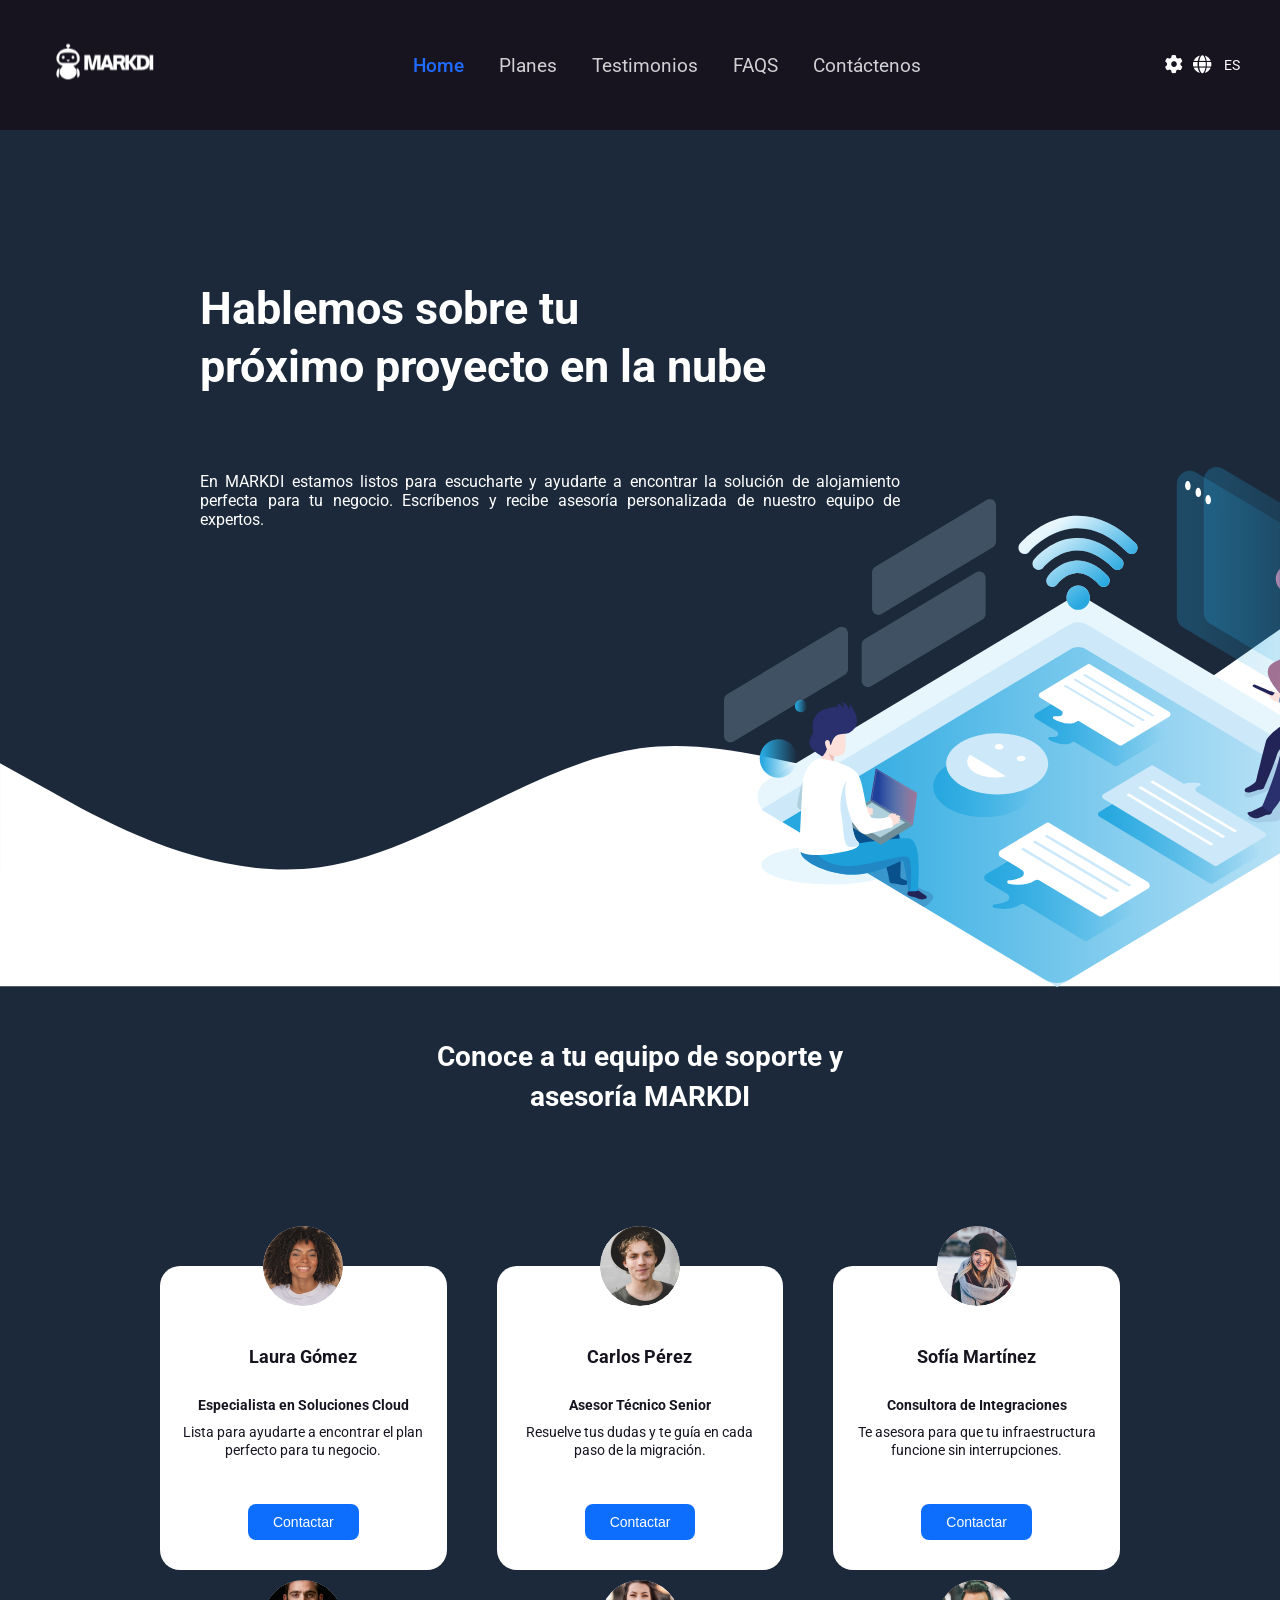
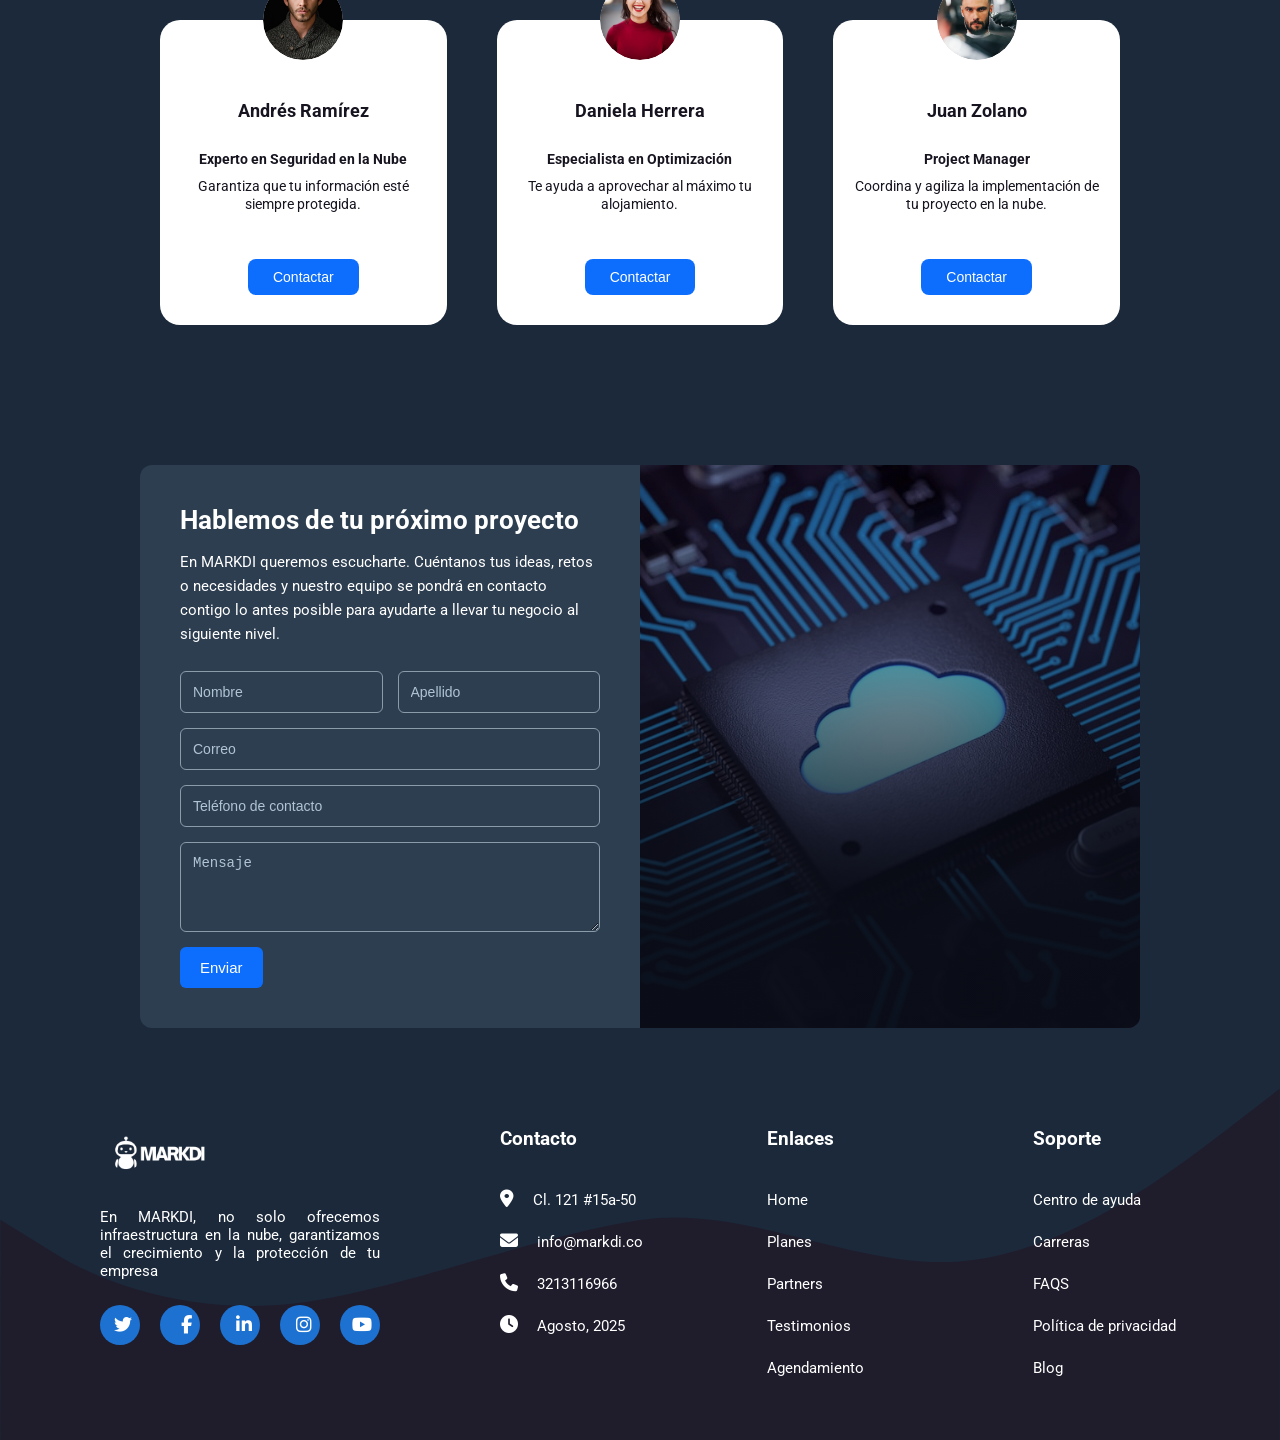
==== pages/contactenos.html @ 3a640d64 "chore: commit inicial - estructura base del proyecto" ====
<!DOCTYPE html>
<html lang="es">
  <head>
    <meta charset="UTF-8" />
    <meta name="viewport" content="width=device-width, initial-scale=1.0" />
    <title>MARKDI</title>
    <link rel="stylesheet" href="https://cdnjs.cloudflare.com/ajax/libs/font-awesome/6.5.0/css/all.min.css"/>
    <link rel="stylesheet" href="../assets/css/style.css" />
  </head>
  <body>

    <!-- Maquetación nanvar-->
    <header class="header">
      <div class="container">
        <div class="logo-area">
          <img id="logoImg" src="../assets/images/logo.svg"  alt="Logo de empresa MARKDI"/>
        </div>
        <nav class="nav">
          <ul>
            <li><a href="../index.html" class="active">Home</a></li>
            <li><a href="../pages/planes.html">Planes</a></li>
            <li><a href="../pages/testimonios.html">Testimonios</a></li>
            <li><a href="../pages/faqs.html">FAQS</a></li>
            <li><a href="../pages/contactenos.html">Contáctenos</a></li>
          </ul>
        </nav>
        <div class="acciones">
          <i class="fas fa-cog"></i>
          <i class="fas fa-globe"></i>
          <span class="idioma">ES</span>
        </div>
      </div>
    </header>


    <!-- Maquetación del hero-->
    <section class="hero-planes" aria-labelledby="titulo-planes">
      <div class="contenedor-hero">
        <div class="contenido-texto">
          <h1 id="titulo-planes">Hablemos sobre tu <br />próximo proyecto en la nube</h1>
          <br /><br /><br /><br />
          <p>
            En MARKDI estamos listos para escucharte y ayudarte a encontrar la
            solución de alojamiento perfecta para tu negocio. Escríbenos y
            recibe asesoría personalizada de nuestro equipo de expertos.
          </p>
        </div>
        <figure class="contenedor-imagen">
          <img src="../assets/images/curva_header.svg" alt="imagen decorativa de curva" class="curva-fondo" aria-hidden="true"/>
          <img src="../assets/images/hero_contactenos.svg" alt="Imagen de planes" class="imagen-principal"/>
        </figure>
      </div>
    </section>

    <!-- Maquetación del equipo de contacto-->
    <section class="contactenos-seccion">
      <div class="contactenos-encabezado">
        <h2>Conoce a tu equipo de soporte y<br />asesoría MARKDI</h2>
      </div>

      <!-- Maquetación de asesores -->
      <div class="contactenos-grid">
        <article class="contactenos-tarjeta">
          <img src="../assets/images/Laura_gomez.svg" alt="Laura Gómez" class="contactenos-foto"/>
          <h3>Laura Gómez</h3>
          <p class="contactenos-cargo">Especialista en Soluciones Cloud</p>
          <p class="contactenos-descripcion">Lista para ayudarte a encontrar el plan perfecto para tu negocio.</p>
          <button class="contactenos-boton">Contactar</button>
        </article>


        <article class="contactenos-tarjeta">
          <img src="../assets/images/Carlos_perez.svg" alt="Carlos Pérez" class="contactenos-foto"/>
          <h3>Carlos Pérez</h3>
          <p class="contactenos-cargo">Asesor Técnico Senior</p>
          <p class="contactenos-descripcion">Resuelve tus dudas y te guía en cada paso de la migración.</p>
          <button class="contactenos-boton">Contactar</button>
        </article>

        
        <article class="contactenos-tarjeta">
          <img src="../assets/images/Sofia_martinez.svg" alt="Sofía Martínez" class="contactenos-foto"/>
          <h3>Sofía Martínez</h3>
          <p class="contactenos-cargo">Consultora de Integraciones</p>
          <p class="contactenos-descripcion">Te asesora para que tu infraestructura funcione sin interrupciones.</p>
          <button class="contactenos-boton">Contactar</button>
        </article>

       
        <article class="contactenos-tarjeta">
          <img src="../assets/images/Andres_ramirez.svg" alt="Andrés Ramírez" class="contactenos-foto"/>
          <h3>Andrés Ramírez</h3>
          <p class="contactenos-cargo">Experto en Seguridad en la Nube</p>
          <p class="contactenos-descripcion">Garantiza que tu información esté siempre protegida.</p>
          <button class="contactenos-boton">Contactar</button>
        </article>

       
        <article class="contactenos-tarjeta">
          <img src="../assets/images/Daniela_herrera.svg" alt="Daniela Herrera" class="contactenos-foto"/>
          <h3>Daniela Herrera</h3>
          <p class="contactenos-cargo">Especialista en Optimización</p>
          <p class="contactenos-descripcion">Te ayuda a aprovechar al máximo tu alojamiento.</p>
          <button class="contactenos-boton">Contactar</button>
        </article>

      
        <article class="contactenos-tarjeta">
          <img src="../assets/images/Juan_zolano.svg" alt="Juan Zolano" class="contactenos-foto"/>
          <h3>Juan Zolano</h3>
          <p class="contactenos-cargo">Project Manager</p>
          <p class="contactenos-descripcion">Coordina y agiliza la implementación de tu proyecto en la nube.</p>
          <button class="contactenos-boton">Contactar</button>
        </article>
      </div>
    </section>

    <!-- Maquetación formulario  de contacto-->
    <section class="formulario-contacto-seccion">
      <div class="formulario-contacto-contenedor">

        <!-- Maquetación columna izquierda del formulario -->
        <div class="formulario-contacto-izquierda">
          <header class="formulario-contacto-encabezado">
            <h2>Hablemos de tu próximo proyecto</h2>
            <p>
              En MARKDI queremos escucharte. Cuéntanos tus ideas, retos o
              necesidades y nuestro equipo se pondrá en contacto contigo lo
              antes posible para ayudarte a llevar tu negocio al siguiente
              nivel.
            </p>
          </header>

        <form class="formulario-contacto-formulario" action="#" method="POST">
            <div class="formulario-contacto-doble">
              <input type="text" name="nombre" placeholder="Nombre" required />
              <input type="text" name="apellido" placeholder="Apellido" required/>
            </div>
            <input type="email" name="correo" placeholder="Correo" required />
            <input type="tel" name="telefono" placeholder="Teléfono de contacto" required/>
            <textarea name="mensaje" rows="4" placeholder="Mensaje" required></textarea>

            <button type="submit" class="formulario-contacto-boton">Enviar</button>
        </form>
        </div>

        <!-- Maquetación columna derecha del formulario -->
        <div class="formulario-contacto-derecha">
          <img src="../assets/images/Form.svg" alt="Tecnología en la nube"/>
        </div>
      </div>
    </section>

    <!-- Maquetación del footer-->
<footer class="footer">
    <div class="footer-bg">
        <img src="../assets/images/curva_footer.svg" alt="Curva Footer">
    </div>

    <div class="footer-content">
        <!-- Maquetación de columna 1 del footer-->
        <div class="footer-col logo-col">
            <img src="../assets/images/logo.svg" alt="MARKDI" class="footer-logo">
            <p>En MARKDI, no solo ofrecemos infraestructura en la nube, garantizamos el crecimiento y la protección de tu empresa</p>
            <div class="social-icons">
                <a href="#"><i class="fab fa-twitter"></i></a>
                <a href="#"><i class="fab fa-facebook-f"></i></a>
                <a href="#"><i class="fab fa-linkedin-in"></i></a>
                <a href="#"><i class="fab fa-instagram"></i></a>
                <a href="#"><i class="fab fa-youtube"></i></a>
            </div>
        </div>

        <!-- Maquetación de columna 2 del footer-->
        <div class="footer-col">
            <h3>Contacto</h3>
            <p><i class="fas fa-map-marker-alt"></i> Cl. 121 #15a-50</p>
            <p><i class="fas fa-envelope"></i> info@markdi.co</p>
            <p><i class="fas fa-phone"></i> 3213116966</p>
            <p><i class="fas fa-clock"></i> Agosto, 2025</p>
        </div>

        <!-- Maquetación de columna 3 del footer-->
        <div class="footer-col">
            <h3>Enlaces</h3>
            <ul>
                <li><a href="#">Home</a></li>
                <li><a href="#">Planes</a></li>
                <li><a href="#">Partners</a></li>
                <li><a href="#">Testimonios</a></li>
                <li><a href="#">Agendamiento</a></li>
            </ul>
        </div>

        <!-- Maquetación de columna 4 del footer-->
        <div class="footer-col">
            <h3>Soporte</h3>
            <ul>
                <li><a href="#">Centro de ayuda</a></li>
                <li><a href="#">Carreras</a></li>
                <li><a href="#">FAQS</a></li>
                <li><a href="#">Política de privacidad</a></li>
                <li><a href="#">Blog</a></li>
            </ul>
        </div>
    </div>
</footer> 
</body>
</html>
---- assets/css/style.css ----
@import url('https://fonts.googleapis.com/css2?family=Roboto:ital,wght@0,100..900;1,100..900&display=swap');

/* Reset básico */
* {
  margin: 0;
  padding: 0;
  box-sizing: border-box;
}

body {
  font-family: "Roboto", sans-serif;
  background-color: #1B293B;
  color: #fff;
}

.container {
  max-width: 1200px;
  margin: 0 auto;
  display: flex;
  align-items: center;
  justify-content: space-between;
}

.header {
  background-color: #171420;
}

.logo-area {
  display: flex;
  align-items: center;
  margin-right: auto;
}

.logo-area img {
  height: 130px;
  width: 130px;
  cursor: pointer;
  transition: 0.3s;
  margin-right: auto; 
}


.nav ul {
  display: flex;
  gap: 35px;
  list-style: none;
}

.nav a {
  text-decoration: none;
  color: #ffffffcc;
  font-weight: 400;
  transition: 0.3s;
  font-size: 19px;
}

.nav a:hover,.nav a.active {
  color: #1f6bff;
  font-weight: 500;
}

.acciones {
  margin-left: auto;
  display: flex;
  align-items: center;
  gap: 2px;
}

i {
  color: white;
  font-size: 18px;
  margin-right: 8px;
  cursor: pointer;
}

.idioma {
  font-size: 0.9rem;
  margin-left: 0.2rem;
  color: white;
}
.hero {
  padding: 5rem 2rem;
  background: #1B293B;
  color: white;
}

.hero-content {
  display: flex;
  flex-direction: row;
  align-items: center;
  justify-content: space-between;
  gap: 4rem;
  flex-wrap: wrap;
}

.hero-text {
  flex: 1;
}

.hero-text h1 {
  font-size: 2.8rem;
  line-height: 1.3;
  margin-bottom: 1rem;
}

.hero-text h1 span {
  color: #1f6bff;
}

.hero-text p {
  font-size: 1.1rem;
  color: #ffffffcc;
  margin-bottom: 2rem;
  max-width: 500px;
}

.btn-primary {
  display: inline-block;
  background-color: #1f6bff;
  color: #fff;
  padding: 0.9rem 1.8rem;
  font-weight: 500;
  text-decoration: none;
  transition: 0.3s ease;
  
}

.btn-primary:hover {
  background-color: #fff;
  color: #0b0f1a;
}

.btn-secundary {
  display: inline-block;
  background-color: transparent;
  color: #ffffff;
  border: 1px solid white;
  padding: 0.9rem 1.8rem;
  font-weight: 500;
  text-decoration: none;
  transition: 0.3s ease;
  border-color:#FFFFFF;
}

.btn-secundary:hover {
  background-color: #1958d0;
}

.hero-img {
  flex: 1;
  text-align: center;
}

.hero-img img {
  max-width: 100%;
  height: auto;
  object-fit: contain;
}
.beneficios {
  background-color:#171420;
  padding: 4rem 2rem;
 
}

.beneficios-header {
  flex-direction: column;
  align-items: center;
  text-align: center;
  gap: 1rem;
  display: flex;
  margin-bottom: 3rem;
}

.beneficios-header h2 {
  color: #fff;
  font-size: 2rem;
  font-weight: 600;
}

.beneficios-header p {
  color: #fff;
  max-width: 600px;
  font-size: 1rem;
}

.grid-beneficios {
  display: grid;
  grid-template-columns: repeat(auto-fit, minmax(300px, 1fr));
  gap: 1.5rem;

}
.grid-beneficios .card{
  background-color:#1B293B;
  padding: 1.8rem;
  display: flex;
  flex-direction: column;
  gap: 1rem;
  border: none;
  
}

.grid-beneficios .card i {
    background-color: #fff;     
    color: #1D72D1;              
    font-size: 24px;              
    width: 60px;                  
    height: 60px;                 
    border-radius: 50%;          
    display: flex;                
    align-items: center;          
    justify-content: center;      
    margin-bottom: 15px;           
}

.card i {
  font-size: 1.8rem;
  color: #1f6bff;
}


.card i h3 {
  font-size: 1.1rem;
  font-weight: 600;
}

.card p {
  color: #ffffff;
  font-size: 0.95rem;
  line-height: 1.5;
}

/* Rendimiento */
.rendimiento {
  background-color:#171420;
  padding: 4rem 2rem;
}

.rendimiento-grid {
  display: grid;
  grid-template-columns: 1fr 2fr;
  gap: 3rem;
  align-items: center;
}

.tags {
  display: flex;
  flex-direction: column;
  gap: 15PX;
}

.tag {
  background-color: #11203a;
  color: white;
  display: flex;
  align-items: center;
  gap: 20px;
  background: #0f1c2e;
  padding: 15px;
  border-radius: 5px;
  color: rgb(255, 255, 255);
  font-size: 18px;

}

rendimiento-grid, .tag i {
    background-color: #fff;     
    color: #1D72D1;              
    font-size: 24px;              
    width: 60px;                  
    height: 60px;                 
    border-radius: 50%;          
    display: flex;                
    align-items: center;          
    justify-content: center;      
    margin-bottom: 15px;           
}


.contenido h2 {
  font-size: 1.8rem;
  margin-bottom: 1rem;
  font-weight: 600;
}

.contenido p {
  color: #fff;
  font-size: 1rem;
  line-height: 1.6;
  margin-bottom: 2rem;
}
.clientes-section {
  background-color: #112240;
  padding: 4rem 0;
  text-align: center;
}

.container-clientes {
  max-width: 1200px;
  margin: 0 auto;
  padding: 0 2rem;
}


.clientes-logos {
  max-width: 100%;
  height: auto;
  opacity: 0.8;
  transition: opacity 0.3s ease;
}

.rendimiento .contenido .mini_texto{
  color: #1D72D1;
}

.hero-planes { 
  color: #ffffff;
  
}

.contenedor-hero {
  max-width: auto;
  display: flex;
  align-items: center;
  justify-content: space-between;
  gap: 3rem;
  flex-wrap: wrap;
  margin-top: 150px;
  
}

.contenido-texto {
  flex: 1 1 50%;
  margin-bottom: -10px;
}

.contenido-texto h1 {
  font-size: 2.8rem;
  line-height: 1.3;
  margin-left: 200px;

}


.contenido-texto p {
  font-size: 1rem;
  max-width: 700px;
  margin-left: 200px;
  text-align: justify;

}

.contenedor-imagen {
  flex: 1 1 50%;
  position: relative;
  display: flex;
  align-items: flex-end; /* alinea elementos al fondo */
  justify-content: center;
}

.curva-fondo {
  position: absolute;
  bottom: 0;
  left: 0;
  width: 100%;
  height: auto;
  z-index: 0;
}

.imagen-principal {
  max-width: 80%;
  height: auto;
  z-index: 1;
  transform: translatex(420px);

}

figure{
  margin-top: -100px;
}

/* Estilos generales del contenedor */
.Container-general{
  background-color: #171420;

}

.carrusel {
    position: relative;
    width: 100%;
    max-width: 1200px;
    height: 1600px;
    margin: auto;
    display: flex;
    align-items: center;
    justify-content: center;
    margin-bottom: 100px;
   
 
} 

/* Estilo base de las tarjetas */
.tarjeta {
    width: 350px;
    background: white;
    border-radius: 15px;
    padding: 20px;
    position: absolute;
    transition: all 0.3s ease-in-out;
    text-align: center;
    margin-top: 150px;
}

/* Estilo del título y párrafo */
.tarjeta h3 {
    margin-bottom: 40px;
    font-size: 1.2rem;
    color: #1D72D1;
}

.tarjeta p {
    font-size: 0.9rem;
    color: #1B293B;
}

/* 📷 Imagen del servidor */
.tarjeta img {
    width: auto;
    margin: 15px 0;
}

/* ✅ Lista de características */
.tarjeta ul {
    list-style: none;
    padding: 0;
    margin: 15px 0;
    text-align: left;
}

.tarjeta li {
    font-size: 0.9rem;
    color: #007bff;
    margin: 5px 0;
}

.tarjeta i {
    color: #007bff;
    margin-right: 5px;
}

/* 💰 Precios */
.precio {
    margin: 10px 0;
}

.precio .descuento {
    display: block;
    font-size: 0.8rem;
    color: #888;
    text-decoration: line-through;
}

.precio .valor {
    font-size: 1.4rem;
    color: #007bff;
    font-weight: bold;
}

/* 🔵 Botón */
.tarjeta button {
    background: #007bff;
    color: white;
    border: none;
    padding: 8px 15px;
    border-radius: 5px;
    cursor: pointer;
}

.tarjeta button:hover {
    background: #0056b3;
}

/* 📍 Posiciones de las tarjetas para simular el carrusel */
.tarjeta-central {
    transform: scale(1.1);
    z-index: 5;
}

.tarjeta-izq-1 {
    left: 20%;
    transform: scale(0.95);
    z-index: 4;
}

.tarjeta-izq-2 {
    left: 5%;
    transform: scale(0.85);
    z-index: 3;
    opacity: 0.7;
}

.tarjeta-der-1 {
    right: 20%;
    transform: scale(0.95);
    z-index: 4;
}

.tarjeta-der-2 {
    right: 5%;
    transform: scale(0.85);
    z-index: 3;
    opacity: 0.7;
}

.recomendaciones-container {
    display: grid;
    grid-template-columns: repeat(2, 1fr);
    gap: 30px 40px;
    max-width: 900px;
    margin: 0 auto;
    padding: 40px 0;
    margin-top: -100px;
}

/* Estilo general de cada tarjeta */
.recomendacion-card {
    background: #fff;
    width: 450px;
    height: 300px;
    border-radius: 16px;
    padding: 24px;
    box-shadow: 0 6px 16px rgba(65, 95, 214, 0.15); /* sombra azul */
    display: flex;
    flex-direction: column;
    justify-content: space-between;
}

/* Íconos delicados */
.recomendacion-icon i {
    font-size: 28px;
    color: #171420;
    margin-bottom: 16px;
}

/* Título */
.recomendacion-titulo {
    font-size: 1.1rem;
    font-weight: 700;
    margin-bottom: 10px;
    color: #171420;
}

/* Texto */
.recomendacion-texto {
    font-size: 0.95rem;
    color: #171420;
    margin-bottom: 30px;
    
}

/* Botón */
.recomendacion-boton {
    background: #007bff;
    width: 400px;
    color: #fff;
    border: none;
    border-radius: 8px;
    padding: 10px 10px;
    font-size: 0.95rem;
    font-weight: 500;
    align-self: flex-start;
}

.recomendacion-boton:hover {
    background: #1B293B;
}

/* Posición escalonada */
.card-escalon-der {
    margin-top: 100px;
}

.card-escalon-izq {
    margin-top: -1px;
    margin-bottom: 130px;
}
.testimonios-container {
    max-width: 1200px;
    margin: 0 auto;
}

/* Estilos generales de la sección */
.testimonios-slider {
    background-color: #1B293B;
    padding: 60px 20px;
    color: white;
}


.testimonios-titulo {
    text-align: center;
    font-size: 36PX;
    font-weight: bold;
    margin-bottom: 50px;
}

/* Cards */
.testimonios-cards {
    display: flex;
    gap: 35px;
    justify-content: center;
    flex-wrap: wrap;
    
}

.testimonios-card {
    background-color: #171420;
    padding: 50px;
    flex: 1 1 calc(33% - 20px);
    display: flex;
    flex-direction: column;
    justify-content: space-between;
}


/* Card de texto */
.testimonios-stars i {
    color: #f3b523;
    margin-bottom: 30px;
}

.testimonios-parrafo {
    font-size: 15px;
    line-height: 1.6;
    color: #FFF;
    margin-bottom: 20px;
    line-height: 1.9;
    text-align: justify;
   
}

.testimonios-autor {
    display: flex;
    align-items: center;
    gap: 20px;
}

.testimonios-autor-img {
    width: 45px;
    height: 45px;
    border-radius: 50%;
}

.testimonios-autor-nombre {
    color: #1f6bff;
    line-height: 2;
    font-weight: bold;
    display: block;
}

.testimonios-autor-profesion {
    font-size:15px;
    color:#fff;
}

/* Controles */
.testimonios-controles {
    display: flex;
    justify-content: center;
    align-items: center;
    margin-top: 30px;
    gap: 15px;
}

.testimonios-flecha {
    background: none;
    border: none;
    color: white;
    font-size: 1.2rem;
    cursor: pointer;
}

.testimonios-puntos {
    display: flex;
    gap: 8px;
}

.testimonios-puntos span {
    width: 10px;
    height: 10px;
    background-color: gray;
    border-radius: 50%;
    display: inline-block;
}

.testimonios-puntos .activo {
    background-color: #1f6bff;
}

/* Botón */
.testimonios-boton {
    text-align: center;
    margin-top: 30px;
}

.btn-ver-mas {
    background-color: #1f6bff;
    color: white;
    padding: 12px 30px;
    text-decoration: none;
    display: inline-block;
}

.faqs-section {
    padding: 40px;
    background-color: #171420;
    text-align: center;
}

/* Encabezado */
.faqs-header h2 {
    font-size: 2rem;
    margin-bottom: 30px;
    color: #ffffff;
}

/* Contenedor de tarjetas */
.faqs-container {
    display: flex;
    justify-content: center;
    gap: 20px;
    flex-wrap: wrap;
}

/* Tarjetas */
.faqs-card {
    background: #fff;
    width: 300px;
    height: 230px;
    padding: 20px;
    border-radius: 10px;
    box-shadow: 0 8px 15px rgba(0, 0, 255, 0.3); /* sombra azul abajo */
    display: flex;
    flex-direction: column;
    align-items: center;
    transition: transform 0.2s ease;
    color: #171420;
    text-align: justify;
    
}

.faqs-card:hover {
    transform: translateY(-5px);
}

/* Iconos */
.faqs-icon {
    font-size: 40px;
    color: #1f6bff;
    margin-bottom: 15px;
    margin-top: 20px;
}

/* Títulos */
.faqs-title {
    font-size: 1.2rem;
    margin-bottom: 10px;
}

/* Texto */
.faqs-text {
    font-size: 0.95rem;
    color: #555;
}
/* Sección principal */
.seccion-faqs {
  max-width: 800px;
  margin: 50px auto;
  border-radius: 5px;
  overflow: hidden;
  background-color: transparent;
}

/* Cada item FAQ */
.faq-item {
  border: 1px solid #ffffff; /* línea divisoria azul grisácea */
}

/* Pregunta */
.faq-pregunta {
  display: flex;
  justify-content: space-between;
  align-items: center;
  padding: 15px 20px;
  font-size: 16px;
  color: #cfd9e6;
  cursor: pointer;
  transition: background 0.3s;
}

.faq-pregunta:hover {
  background-color: #1f6bff;
}

/* Icono */
.icono-faq {
  color: #1f6bff;
  font-size: 14px;
}

/* Respuesta */
.faq-respuesta {
  display: none;
  padding: 0 20px 15px 20px;
  font-size: 14px;
  line-height: 1.5;
  color: #171420;
 
}

/* FAQ activo */
.faq-item.activo .faq-respuesta {
  display: block;
  background-color: #fff;
}

.faq-item.activo .faq-pregunta {
  font-weight: bold;
  color: #171420;
  background-color: #fff;
}

/* Encabezado */
.contactenos-encabezado {
  text-align: center;
  color: #ffffff;
  margin: 50px 20px;
}

.contactenos-encabezado h2 {
  font-size: 28px;
  line-height: 1.4;
  margin-bottom: 150px;
}

/* Grid de tarjetas */
.contactenos-grid {
  display: grid;
  grid-template-columns: repeat(auto-fit, minmax(260px, 1fr));
  gap: 50px;
  max-width: 1000px;
  margin: 0 auto 80px;
  padding: 0 20px;
}

/* Tarjeta */
.contactenos-tarjeta {
  background: #ffffff;
  border-radius: 20px;
  text-align: center;
  padding: 70px 20px 30px;
  position: relative;
}

/* Foto circular */
.contactenos-foto {
  width: 80px;
  height: 80px;
  object-fit: cover;
  border-radius: 50%;
  position: absolute;
  top: -40px;
  left: 50%;
  transform: translateX(-50%);
}

/* Nombre */
.contactenos-tarjeta h3 {
  margin-top: 10px;
  margin-bottom: 30px;
  font-size: 18px;
  color: #171420;
}

/* Cargo */
.contactenos-cargo {
  font-size: 14px;
  color: #171420;
  margin-bottom: 10px;
  font-weight: bold;
}

/* Descripción */
.contactenos-descripcion {
  font-size: 14px;
  color: #171420;
  margin-bottom: 40px;
  line-height: 1.3;
}

/* Botón */
.contactenos-boton {
  background-color: #0d6efd;
  color: #ffffff;
  border: none;
  padding: 10px 25px;
  border-radius: 8px;
  font-size: 14px;
  cursor: pointer;
  transition: background 0.3s ease;
  margin-top: 5px;
}

.contactenos-boton:hover {
  background-color: #1B293B;
}
.formulario-contacto-seccion {
  display: flex;
  justify-content: center;
  align-items: center;
  padding: 60px 20px;
}

/* Contenedor con dos columnas */
.formulario-contacto-contenedor {
  display: grid;
  grid-template-columns: 1fr 1fr;
  background-color: #2d3e50; /* Azul grisáceo */
  border-radius: 12px;
  overflow: hidden;
  max-width: 1000px;
  width: 100%;
}

/* Columna izquierda */
.formulario-contacto-izquierda {
  padding: 40px;
  color: #ffffff;
}

.formulario-contacto-encabezado h2 {
  font-size: 26px;
  margin-bottom: 15px;
}

.formulario-contacto-encabezado p {
  font-size: 15px;
  line-height: 1.6;
  margin-bottom: 25px;
}

/* Formulario */
.formulario-contacto-formulario {
  display: flex;
  flex-direction: column;
  gap: 15px;
}

/* Campos dobles (nombre y apellido) */
.formulario-contacto-doble {
  display: flex;
  gap: 15px;
}

.formulario-contacto-doble input {
  flex: 1;
}

/* Inputs y textarea */
.formulario-contacto-formulario input,
.formulario-contacto-formulario textarea {
  background-color: transparent;
  border: 1px solid #8a9baa;
  border-radius: 6px;
  padding: 12px;
  font-size: 14px;
  color: #ffffff;
}

.formulario-contacto-formulario input::placeholder,
.formulario-contacto-formulario textarea::placeholder {
  color: #b0c4d4;
}

/* Botón */
.formulario-contacto-boton {
  background-color: #0d6efd;
  color: #ffffff;
  border: none;
  padding: 12px 20px;
  font-size: 15px;
  border-radius: 6px;
  cursor: pointer;
  transition: background 0.3s ease;
  align-self: flex-start;
}

.formulario-contacto-boton:hover {
  background-color: #0b5ed7;
}

/* Columna derecha (imagen) */
.formulario-contacto-derecha img {
  width: 100%;
  height: 100%;
  object-fit: cover;
}


.footer {
    position: relative;
    overflow: hidden;
}
.footer_planes{
    position: relative;
    overflow: hidden;
    
}
.footer-bg {
    position: absolute;
    top: 0;
    left: 0;
    width: 100%;
    z-index: 0;
}

.footer-bg img {
    width: 100%;
    height: auto;
    display: block;
}


.footer-content {
    position: relative;
    z-index: 1;
    display: flex;
    justify-content: space-between;
    padding: 40px 40px;
    max-width: 1200px;
    margin: 0 auto;
    gap: 80px; 
    text-align: justify;
   
}


.footer-col {
    flex: 1;
    margin: 0 20px;   
}

.footer-col h3 {
    margin-bottom: 40px;
    font-weight: bold;
}


.footer-col p,.footer-col a {
    font-size: 0.95rem;
    color: #fff;
    text-decoration: none;
    margin-bottom: 23px;
}


.footer-col ul {
    list-style: none;
    padding: 0;
}

.footer-col ul li {
     margin-bottom: 23px;
}

.footer-logo {
    width: 120px;
    margin-bottom: 20px;
}

.social-icons {
    display: flex;
    gap: 20px;
    margin-top: 25px;
    
}

.social-icons a {
    background-color: #1D72D1;
    width: 40px;
    height: 40px;
    align-items:center;
    display: flex;
    justify-content:right;
    border-radius: 50%;
    transition: background 0.3s ease, color 0.3s ease;
}

.social-icons a:hover {
    background-color: #1B293B;
}

.footer-col p i {
    margin-right: 15px;
    color: #fff;
    
}
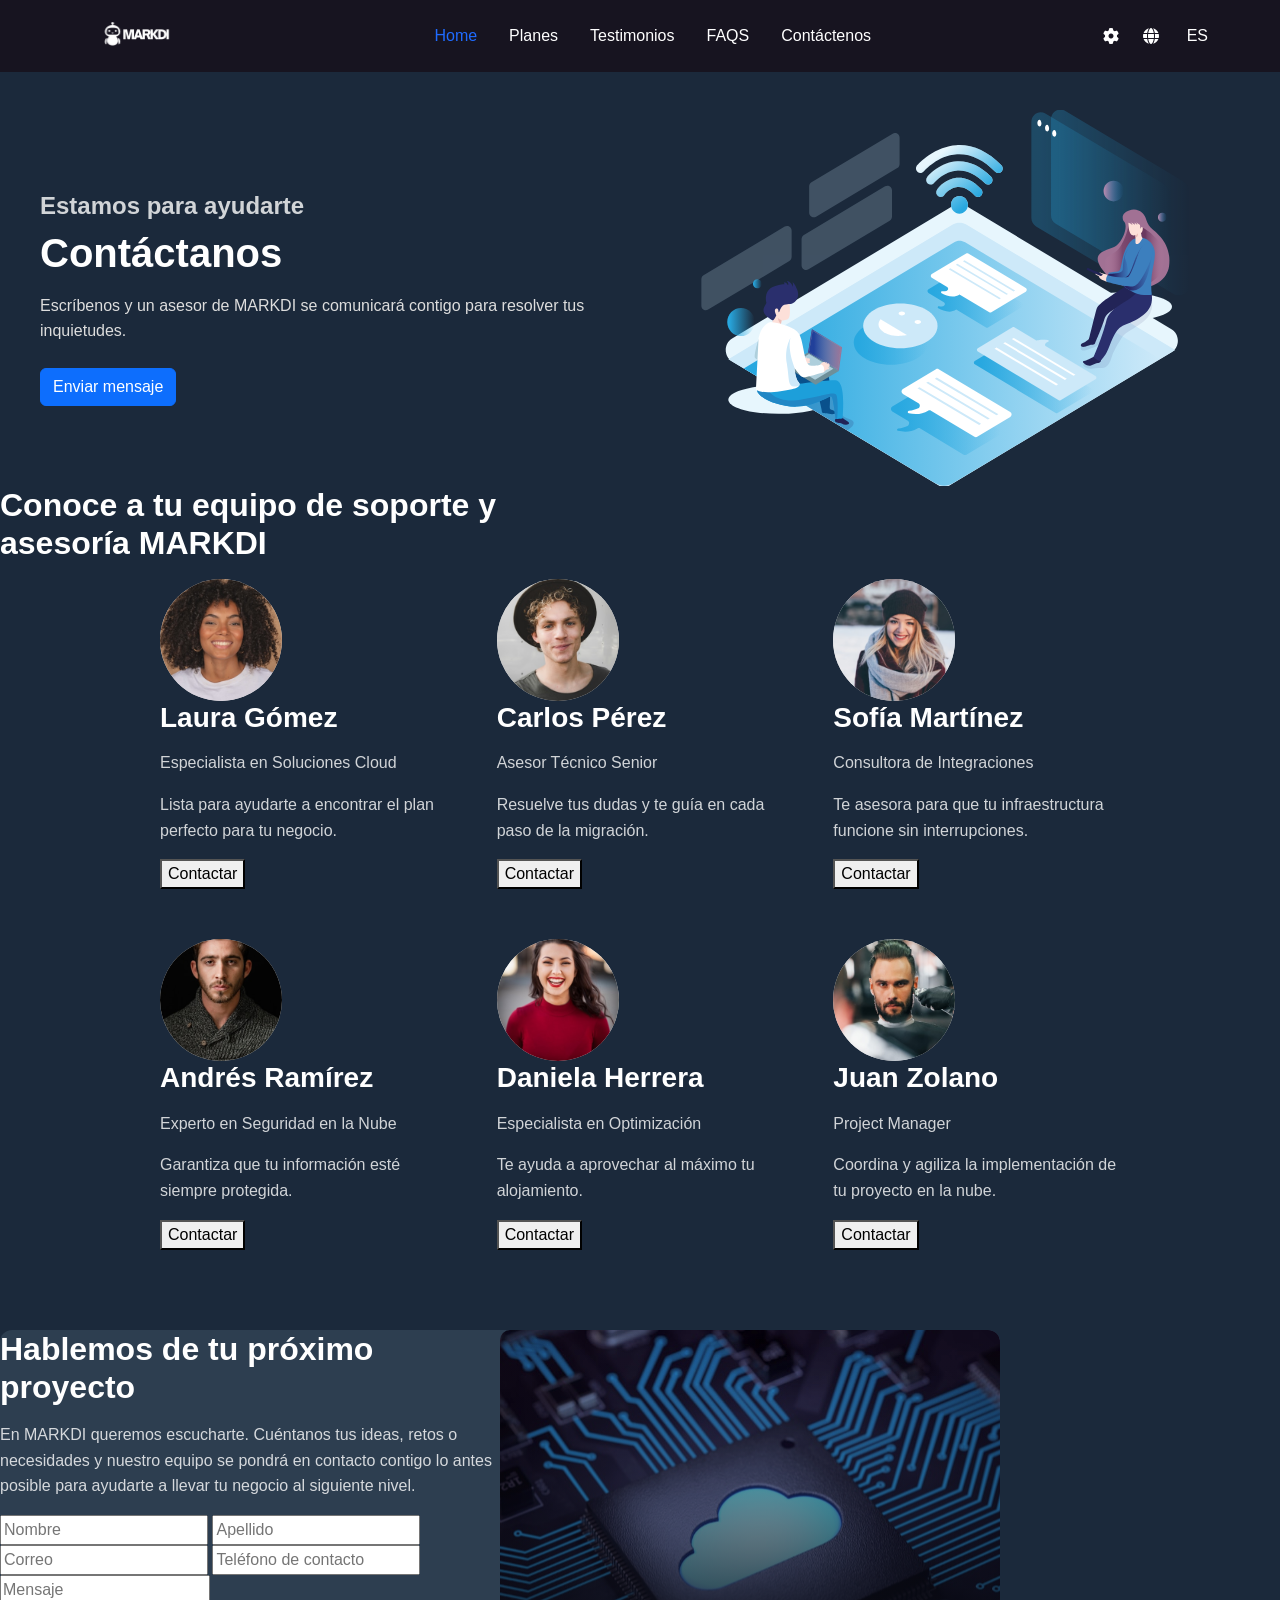
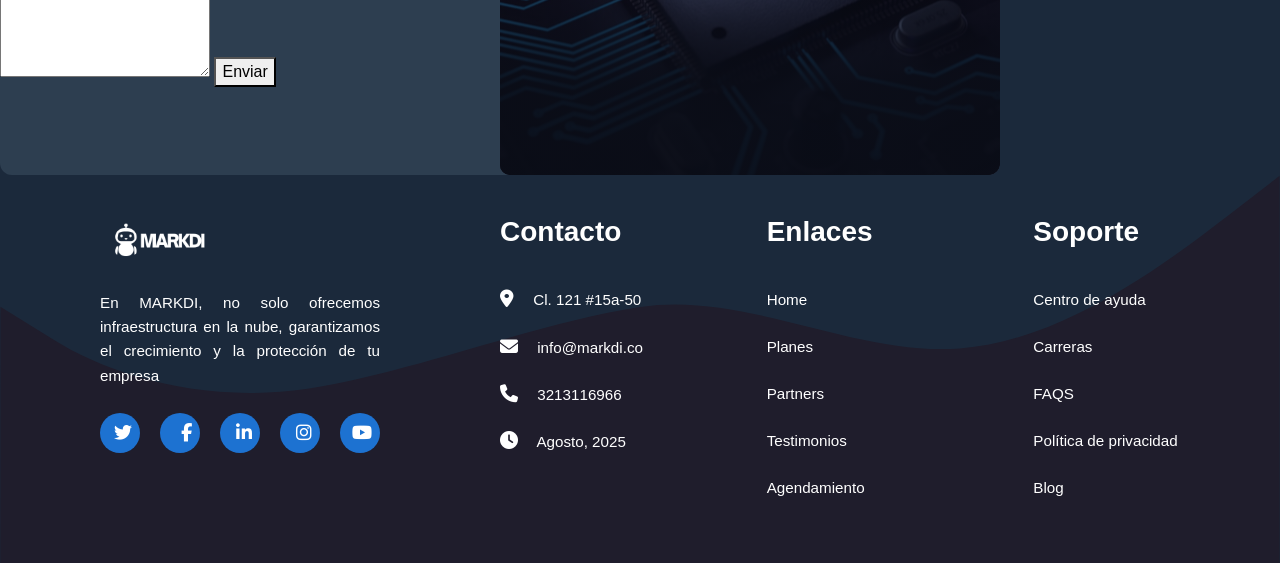
==== commit 8497b253: "Migración de hero sections: Planes, Testimonios, FAQs y Contáctenos con estilos unificados" ====
--- a/pages/contactenos.html
+++ b/pages/contactenos.html
@@ -4,16 +4,26 @@
     <meta charset="UTF-8" />
     <meta name="viewport" content="width=device-width, initial-scale=1.0" />
     <title>MARKDI</title>
-    <link rel="stylesheet" href="https://cdnjs.cloudflare.com/ajax/libs/font-awesome/6.5.0/css/all.min.css"/>
+    <link
+      rel="stylesheet"
+      href="https://cdnjs.cloudflare.com/ajax/libs/font-awesome/6.5.0/css/all.min.css"
+    />
+    <link
+      href="https://cdn.jsdelivr.net/npm/bootstrap@5.3.3/dist/css/bootstrap.min.css"
+      rel="stylesheet"
+    />
     <link rel="stylesheet" href="../assets/css/style.css" />
   </head>
   <body>
-
     <!-- Maquetación nanvar-->
     <header class="header">
       <div class="container">
         <div class="logo-area">
-          <img id="logoImg" src="../assets/images/logo.svg"  alt="Logo de empresa MARKDI"/>
+          <img
+            id="logoImg"
+            src="../assets/images/logo.svg"
+            alt="Logo de empresa MARKDI"
+          />
         </div>
         <nav class="nav">
           <ul>
@@ -32,23 +42,29 @@
       </div>
     </header>
 
-
     <!-- Maquetación del hero-->
-    <section class="hero-planes" aria-labelledby="titulo-planes">
-      <div class="contenedor-hero">
-        <div class="contenido-texto">
-          <h1 id="titulo-planes">Hablemos sobre tu <br />próximo proyecto en la nube</h1>
-          <br /><br /><br /><br />
-          <p>
-            En MARKDI estamos listos para escucharte y ayudarte a encontrar la
-            solución de alojamiento perfecta para tu negocio. Escríbenos y
-            recibe asesoría personalizada de nuestro equipo de expertos.
-          </p>
-        </div>
-        <figure class="contenedor-imagen">
-          <img src="../assets/images/curva_header.svg" alt="imagen decorativa de curva" class="curva-fondo" aria-hidden="true"/>
-          <img src="../assets/images/hero_contactenos.svg" alt="Imagen de planes" class="imagen-principal"/>
-        </figure>
+    <section class="hero hero-pagina container">
+      <div class="row align-items-center">
+        <!-- Texto -->
+        <div class="col-md-6">
+          <h2 class="hero-subtitulo">Estamos para ayudarte</h2>
+          <h1 class="hero-titulo">Contáctanos</h1>
+          <p class="hero-parrafo">
+            Escríbenos y un asesor de MARKDI se comunicará contigo para resolver
+            tus inquietudes.
+          </p>
+          <div class="hero-botones">
+            <button class="btn btn-primary">Enviar mensaje</button>
+          </div>
+        </div>
+        <!-- Imagen representativa -->
+        <div class="col-md-6 text-center position-relative">
+          <img
+            src="../assets/images/hero_contactenos.svg"
+            alt="Imagen hero contacto"
+            class="img-fluid imagen-principal position-absolute top-50 start-50 translate-middle"
+          />
+        </div>
       </div>
     </section>
 
@@ -61,55 +77,86 @@
       <!-- Maquetación de asesores -->
       <div class="contactenos-grid">
         <article class="contactenos-tarjeta">
-          <img src="../assets/images/Laura_gomez.svg" alt="Laura Gómez" class="contactenos-foto"/>
+          <img
+            src="../assets/images/Laura_gomez.svg"
+            alt="Laura Gómez"
+            class="contactenos-foto"
+          />
           <h3>Laura Gómez</h3>
           <p class="contactenos-cargo">Especialista en Soluciones Cloud</p>
-          <p class="contactenos-descripcion">Lista para ayudarte a encontrar el plan perfecto para tu negocio.</p>
-          <button class="contactenos-boton">Contactar</button>
-        </article>
-
-
-        <article class="contactenos-tarjeta">
-          <img src="../assets/images/Carlos_perez.svg" alt="Carlos Pérez" class="contactenos-foto"/>
+          <p class="contactenos-descripcion">
+            Lista para ayudarte a encontrar el plan perfecto para tu negocio.
+          </p>
+          <button class="contactenos-boton">Contactar</button>
+        </article>
+
+        <article class="contactenos-tarjeta">
+          <img
+            src="../assets/images/Carlos_perez.svg"
+            alt="Carlos Pérez"
+            class="contactenos-foto"
+          />
           <h3>Carlos Pérez</h3>
           <p class="contactenos-cargo">Asesor Técnico Senior</p>
-          <p class="contactenos-descripcion">Resuelve tus dudas y te guía en cada paso de la migración.</p>
-          <button class="contactenos-boton">Contactar</button>
-        </article>
-
-        
-        <article class="contactenos-tarjeta">
-          <img src="../assets/images/Sofia_martinez.svg" alt="Sofía Martínez" class="contactenos-foto"/>
+          <p class="contactenos-descripcion">
+            Resuelve tus dudas y te guía en cada paso de la migración.
+          </p>
+          <button class="contactenos-boton">Contactar</button>
+        </article>
+
+        <article class="contactenos-tarjeta">
+          <img
+            src="../assets/images/Sofia_martinez.svg"
+            alt="Sofía Martínez"
+            class="contactenos-foto"
+          />
           <h3>Sofía Martínez</h3>
           <p class="contactenos-cargo">Consultora de Integraciones</p>
-          <p class="contactenos-descripcion">Te asesora para que tu infraestructura funcione sin interrupciones.</p>
-          <button class="contactenos-boton">Contactar</button>
-        </article>
-
-       
-        <article class="contactenos-tarjeta">
-          <img src="../assets/images/Andres_ramirez.svg" alt="Andrés Ramírez" class="contactenos-foto"/>
+          <p class="contactenos-descripcion">
+            Te asesora para que tu infraestructura funcione sin interrupciones.
+          </p>
+          <button class="contactenos-boton">Contactar</button>
+        </article>
+
+        <article class="contactenos-tarjeta">
+          <img
+            src="../assets/images/Andres_ramirez.svg"
+            alt="Andrés Ramírez"
+            class="contactenos-foto"
+          />
           <h3>Andrés Ramírez</h3>
           <p class="contactenos-cargo">Experto en Seguridad en la Nube</p>
-          <p class="contactenos-descripcion">Garantiza que tu información esté siempre protegida.</p>
-          <button class="contactenos-boton">Contactar</button>
-        </article>
-
-       
-        <article class="contactenos-tarjeta">
-          <img src="../assets/images/Daniela_herrera.svg" alt="Daniela Herrera" class="contactenos-foto"/>
+          <p class="contactenos-descripcion">
+            Garantiza que tu información esté siempre protegida.
+          </p>
+          <button class="contactenos-boton">Contactar</button>
+        </article>
+
+        <article class="contactenos-tarjeta">
+          <img
+            src="../assets/images/Daniela_herrera.svg"
+            alt="Daniela Herrera"
+            class="contactenos-foto"
+          />
           <h3>Daniela Herrera</h3>
           <p class="contactenos-cargo">Especialista en Optimización</p>
-          <p class="contactenos-descripcion">Te ayuda a aprovechar al máximo tu alojamiento.</p>
-          <button class="contactenos-boton">Contactar</button>
-        </article>
-
-      
-        <article class="contactenos-tarjeta">
-          <img src="../assets/images/Juan_zolano.svg" alt="Juan Zolano" class="contactenos-foto"/>
+          <p class="contactenos-descripcion">
+            Te ayuda a aprovechar al máximo tu alojamiento.
+          </p>
+          <button class="contactenos-boton">Contactar</button>
+        </article>
+
+        <article class="contactenos-tarjeta">
+          <img
+            src="../assets/images/Juan_zolano.svg"
+            alt="Juan Zolano"
+            class="contactenos-foto"
+          />
           <h3>Juan Zolano</h3>
           <p class="contactenos-cargo">Project Manager</p>
-          <p class="contactenos-descripcion">Coordina y agiliza la implementación de tu proyecto en la nube.</p>
+          <p class="contactenos-descripcion">
+            Coordina y agiliza la implementación de tu proyecto en la nube.
+          </p>
           <button class="contactenos-boton">Contactar</button>
         </article>
       </div>
@@ -118,7 +165,6 @@
     <!-- Maquetación formulario  de contacto-->
     <section class="formulario-contacto-seccion">
       <div class="formulario-contacto-contenedor">
-
         <!-- Maquetación columna izquierda del formulario -->
         <div class="formulario-contacto-izquierda">
           <header class="formulario-contacto-encabezado">
@@ -131,79 +177,103 @@
             </p>
           </header>
 
-        <form class="formulario-contacto-formulario" action="#" method="POST">
+          <form class="formulario-contacto-formulario" action="#" method="POST">
             <div class="formulario-contacto-doble">
               <input type="text" name="nombre" placeholder="Nombre" required />
-              <input type="text" name="apellido" placeholder="Apellido" required/>
+              <input
+                type="text"
+                name="apellido"
+                placeholder="Apellido"
+                required
+              />
             </div>
             <input type="email" name="correo" placeholder="Correo" required />
-            <input type="tel" name="telefono" placeholder="Teléfono de contacto" required/>
-            <textarea name="mensaje" rows="4" placeholder="Mensaje" required></textarea>
-
-            <button type="submit" class="formulario-contacto-boton">Enviar</button>
-        </form>
+            <input
+              type="tel"
+              name="telefono"
+              placeholder="Teléfono de contacto"
+              required
+            />
+            <textarea
+              name="mensaje"
+              rows="4"
+              placeholder="Mensaje"
+              required
+            ></textarea>
+
+            <button type="submit" class="formulario-contacto-boton">
+              Enviar
+            </button>
+          </form>
         </div>
 
         <!-- Maquetación columna derecha del formulario -->
         <div class="formulario-contacto-derecha">
-          <img src="../assets/images/Form.svg" alt="Tecnología en la nube"/>
+          <img src="../assets/images/Form.svg" alt="Tecnología en la nube" />
         </div>
       </div>
     </section>
 
     <!-- Maquetación del footer-->
-<footer class="footer">
-    <div class="footer-bg">
-        <img src="../assets/images/curva_footer.svg" alt="Curva Footer">
-    </div>
-
-    <div class="footer-content">
+    <footer class="footer">
+      <div class="footer-bg">
+        <img src="../assets/images/curva_footer.svg" alt="Curva Footer" />
+      </div>
+
+      <div class="footer-content">
         <!-- Maquetación de columna 1 del footer-->
         <div class="footer-col logo-col">
-            <img src="../assets/images/logo.svg" alt="MARKDI" class="footer-logo">
-            <p>En MARKDI, no solo ofrecemos infraestructura en la nube, garantizamos el crecimiento y la protección de tu empresa</p>
-            <div class="social-icons">
-                <a href="#"><i class="fab fa-twitter"></i></a>
-                <a href="#"><i class="fab fa-facebook-f"></i></a>
-                <a href="#"><i class="fab fa-linkedin-in"></i></a>
-                <a href="#"><i class="fab fa-instagram"></i></a>
-                <a href="#"><i class="fab fa-youtube"></i></a>
-            </div>
+          <img
+            src="../assets/images/logo.svg"
+            alt="MARKDI"
+            class="footer-logo"
+          />
+          <p>
+            En MARKDI, no solo ofrecemos infraestructura en la nube,
+            garantizamos el crecimiento y la protección de tu empresa
+          </p>
+          <div class="social-icons">
+            <a href="#"><i class="fab fa-twitter"></i></a>
+            <a href="#"><i class="fab fa-facebook-f"></i></a>
+            <a href="#"><i class="fab fa-linkedin-in"></i></a>
+            <a href="#"><i class="fab fa-instagram"></i></a>
+            <a href="#"><i class="fab fa-youtube"></i></a>
+          </div>
         </div>
 
         <!-- Maquetación de columna 2 del footer-->
         <div class="footer-col">
-            <h3>Contacto</h3>
-            <p><i class="fas fa-map-marker-alt"></i> Cl. 121 #15a-50</p>
-            <p><i class="fas fa-envelope"></i> info@markdi.co</p>
-            <p><i class="fas fa-phone"></i> 3213116966</p>
-            <p><i class="fas fa-clock"></i> Agosto, 2025</p>
+          <h3>Contacto</h3>
+          <p><i class="fas fa-map-marker-alt"></i> Cl. 121 #15a-50</p>
+          <p><i class="fas fa-envelope"></i> info@markdi.co</p>
+          <p><i class="fas fa-phone"></i> 3213116966</p>
+          <p><i class="fas fa-clock"></i> Agosto, 2025</p>
         </div>
 
         <!-- Maquetación de columna 3 del footer-->
         <div class="footer-col">
-            <h3>Enlaces</h3>
-            <ul>
-                <li><a href="#">Home</a></li>
-                <li><a href="#">Planes</a></li>
-                <li><a href="#">Partners</a></li>
-                <li><a href="#">Testimonios</a></li>
-                <li><a href="#">Agendamiento</a></li>
-            </ul>
+          <h3>Enlaces</h3>
+          <ul>
+            <li><a href="#">Home</a></li>
+            <li><a href="#">Planes</a></li>
+            <li><a href="#">Partners</a></li>
+            <li><a href="#">Testimonios</a></li>
+            <li><a href="#">Agendamiento</a></li>
+          </ul>
         </div>
 
         <!-- Maquetación de columna 4 del footer-->
         <div class="footer-col">
-            <h3>Soporte</h3>
-            <ul>
-                <li><a href="#">Centro de ayuda</a></li>
-                <li><a href="#">Carreras</a></li>
-                <li><a href="#">FAQS</a></li>
-                <li><a href="#">Política de privacidad</a></li>
-                <li><a href="#">Blog</a></li>
-            </ul>
-        </div>
-    </div>
-</footer> 
-</body>
+          <h3>Soporte</h3>
+          <ul>
+            <li><a href="#">Centro de ayuda</a></li>
+            <li><a href="#">Carreras</a></li>
+            <li><a href="#">FAQS</a></li>
+            <li><a href="#">Política de privacidad</a></li>
+            <li><a href="#">Blog</a></li>
+          </ul>
+        </div>
+      </div>
+    </footer>
+  </body>
 </html>
--- a/assets/css/style.css
+++ b/assets/css/style.css
@@ -1,223 +1,185 @@
-@import url('https://fonts.googleapis.com/css2?family=Roboto:ital,wght@0,100..900;1,100..900&display=swap');
-
-/* Reset básico */
-* {
-  margin: 0;
-  padding: 0;
+@charset "UTF-8";
+h1, h2, h3, h4, h5, h6 {
+  margin: 0 0 1rem 0;
+  font-weight: 700;
+  color: #ffffff;
+}
+
+p {
+  margin: 0 0 1rem 0;
+  line-height: 1.6;
+  color: rgba(255, 255, 255, 0.8);
+}
+
+a {
+  text-decoration: none;
+  color: #1f6bff;
+}
+a:hover {
+  color: #1D72D1;
+}
+
+*, *::before, *::after {
   box-sizing: border-box;
-}
-
-body {
-  font-family: "Roboto", sans-serif;
-  background-color: #1B293B;
-  color: #fff;
 }
 
 .container {
   max-width: 1200px;
   margin: 0 auto;
-  display: flex;
-  align-items: center;
-  justify-content: space-between;
-}
-
-.header {
-  background-color: #171420;
-}
-
-.logo-area {
-  display: flex;
-  align-items: center;
-  margin-right: auto;
-}
-
-.logo-area img {
-  height: 130px;
-  width: 130px;
-  cursor: pointer;
-  transition: 0.3s;
-  margin-right: auto; 
-}
-
-
-.nav ul {
-  display: flex;
-  gap: 35px;
-  list-style: none;
-}
-
-.nav a {
-  text-decoration: none;
-  color: #ffffffcc;
-  font-weight: 400;
-  transition: 0.3s;
-  font-size: 19px;
-}
-
-.nav a:hover,.nav a.active {
-  color: #1f6bff;
-  font-weight: 500;
-}
-
-.acciones {
-  margin-left: auto;
-  display: flex;
-  align-items: center;
-  gap: 2px;
-}
-
-i {
-  color: white;
-  font-size: 18px;
-  margin-right: 8px;
-  cursor: pointer;
-}
-
-.idioma {
-  font-size: 0.9rem;
-  margin-left: 0.2rem;
-  color: white;
-}
-.hero {
-  padding: 5rem 2rem;
-  background: #1B293B;
-  color: white;
-}
-
-.hero-content {
-  display: flex;
-  flex-direction: row;
-  align-items: center;
-  justify-content: space-between;
-  gap: 4rem;
-  flex-wrap: wrap;
-}
-
-.hero-text {
-  flex: 1;
-}
-
-.hero-text h1 {
-  font-size: 2.8rem;
-  line-height: 1.3;
-  margin-bottom: 1rem;
-}
-
-.hero-text h1 span {
-  color: #1f6bff;
-}
-
-.hero-text p {
-  font-size: 1.1rem;
-  color: #ffffffcc;
-  margin-bottom: 2rem;
-  max-width: 500px;
-}
-
-.btn-primary {
-  display: inline-block;
-  background-color: #1f6bff;
-  color: #fff;
-  padding: 0.9rem 1.8rem;
-  font-weight: 500;
-  text-decoration: none;
-  transition: 0.3s ease;
-  
-}
-
-.btn-primary:hover {
-  background-color: #fff;
-  color: #0b0f1a;
-}
-
-.btn-secundary {
-  display: inline-block;
-  background-color: transparent;
-  color: #ffffff;
-  border: 1px solid white;
-  padding: 0.9rem 1.8rem;
-  font-weight: 500;
-  text-decoration: none;
-  transition: 0.3s ease;
-  border-color:#FFFFFF;
-}
-
-.btn-secundary:hover {
-  background-color: #1958d0;
-}
-
-.hero-img {
-  flex: 1;
-  text-align: center;
-}
-
-.hero-img img {
+  padding: 0 2rem;
+}
+
+img {
   max-width: 100%;
   height: auto;
-  object-fit: contain;
-}
-.beneficios {
-  background-color:#171420;
-  padding: 4rem 2rem;
- 
-}
-
-.beneficios-header {
-  flex-direction: column;
-  align-items: center;
-  text-align: center;
-  gap: 1rem;
-  display: flex;
-  margin-bottom: 3rem;
-}
-
-.beneficios-header h2 {
+  display: block;
+}
+
+a {
+  color: #ffffff;
+  text-decoration: none;
+}
+a:hover {
+  color: #1f6bff;
+}
+
+body {
+  margin: 0;
+  font-family: "Roboto", sans-serif;
+  background-color: #1B293B;
+  color: #ffffff;
+}
+
+/* Footer (copiado del CSS viejo) */
+.footer {
+  position: relative;
+  overflow: hidden;
+}
+
+.footer_planes {
+  position: relative;
+  overflow: hidden;
+}
+
+.footer-bg {
+  position: absolute;
+  top: 0;
+  left: 0;
+  width: 100%;
+  z-index: 0;
+}
+
+.footer-bg img {
+  width: 100%;
+  height: auto;
+  display: block;
+}
+
+.footer-content {
+  position: relative;
+  z-index: 1;
+  display: flex;
+  justify-content: space-between;
+  padding: 40px 40px;
+  max-width: 1200px;
+  margin: 0 auto;
+  gap: 80px;
+  text-align: justify;
+}
+
+.footer-col {
+  flex: 1;
+  margin: 0 20px;
+}
+
+.footer-col h3 {
+  margin-bottom: 40px;
+  font-weight: bold;
+}
+
+.footer-col p, .footer-col a {
+  font-size: 0.95rem;
   color: #fff;
-  font-size: 2rem;
-  font-weight: 600;
-}
-
-.beneficios-header p {
+  text-decoration: none;
+  margin-bottom: 23px;
+}
+
+.footer-col ul {
+  list-style: none;
+  padding: 0;
+}
+
+.footer-col ul li {
+  margin-bottom: 23px;
+}
+
+.footer-logo {
+  width: 120px;
+  margin-bottom: 20px;
+}
+
+.social-icons {
+  display: flex;
+  gap: 20px;
+  margin-top: 25px;
+}
+
+.social-icons a {
+  background-color: #1D72D1;
+  width: 40px;
+  height: 40px;
+  align-items: center;
+  display: flex;
+  justify-content: right;
+  border-radius: 50%;
+  transition: background 0.3s ease, color 0.3s ease;
+}
+
+.social-icons a:hover {
+  background-color: #1B293B;
+}
+
+.footer-col p i {
+  margin-right: 15px;
   color: #fff;
-  max-width: 600px;
-  font-size: 1rem;
-}
-
+}
+
+/* Grillas y contenedores (copiado del CSS viejo) */
+/* grid-beneficios */
 .grid-beneficios {
   display: grid;
   grid-template-columns: repeat(auto-fit, minmax(300px, 1fr));
   gap: 1.5rem;
-
-}
-.grid-beneficios .card{
-  background-color:#1B293B;
+}
+
+.grid-beneficios .card {
+  background-color: #1F1D2C;
   padding: 1.8rem;
   display: flex;
   flex-direction: column;
   gap: 1rem;
   border: none;
-  
 }
 
 .grid-beneficios .card i {
-    background-color: #fff;     
-    color: #1D72D1;              
-    font-size: 24px;              
-    width: 60px;                  
-    height: 60px;                 
-    border-radius: 50%;          
-    display: flex;                
-    align-items: center;          
-    justify-content: center;      
-    margin-bottom: 15px;           
-}
-
+  background-color: #fff;
+  color: #1D72D1;
+  font-size: 24px;
+  width: 60px;
+  height: 60px;
+  border-radius: 50%;
+  display: flex;
+  align-items: center;
+  justify-content: center;
+  margin-bottom: 15px;
+}
+
+/* iconos de card */
 .card i {
   font-size: 1.8rem;
   color: #1f6bff;
 }
 
-
 .card i h3 {
   font-size: 1.1rem;
   font-weight: 600;
@@ -231,7 +193,7 @@
 
 /* Rendimiento */
 .rendimiento {
-  background-color:#171420;
+  background-color: #171420;
   padding: 4rem 2rem;
 }
 
@@ -259,590 +221,31 @@
   border-radius: 5px;
   color: rgb(255, 255, 255);
   font-size: 18px;
-
 }
 
 rendimiento-grid, .tag i {
-    background-color: #fff;     
-    color: #1D72D1;              
-    font-size: 24px;              
-    width: 60px;                  
-    height: 60px;                 
-    border-radius: 50%;          
-    display: flex;                
-    align-items: center;          
-    justify-content: center;      
-    margin-bottom: 15px;           
-}
-
-
-.contenido h2 {
-  font-size: 1.8rem;
-  margin-bottom: 1rem;
-  font-weight: 600;
-}
-
-.contenido p {
-  color: #fff;
-  font-size: 1rem;
-  line-height: 1.6;
-  margin-bottom: 2rem;
-}
-.clientes-section {
-  background-color: #112240;
-  padding: 4rem 0;
-  text-align: center;
-}
-
-.container-clientes {
-  max-width: 1200px;
+  background-color: #fff;
+  color: #1D72D1;
+  font-size: 24px;
+  width: 60px;
+  height: 60px;
+  border-radius: 50%;
+  display: flex;
+  align-items: center;
+  justify-content: center;
+  margin-bottom: 15px;
+}
+
+.recomendaciones-container {
+  display: grid;
+  grid-template-columns: repeat(2, 1fr);
+  gap: 30px 40px;
+  max-width: 900px;
   margin: 0 auto;
-  padding: 0 2rem;
-}
-
-
-.clientes-logos {
-  max-width: 100%;
-  height: auto;
-  opacity: 0.8;
-  transition: opacity 0.3s ease;
-}
-
-.rendimiento .contenido .mini_texto{
-  color: #1D72D1;
-}
-
-.hero-planes { 
-  color: #ffffff;
-  
-}
-
-.contenedor-hero {
-  max-width: auto;
-  display: flex;
-  align-items: center;
-  justify-content: space-between;
-  gap: 3rem;
-  flex-wrap: wrap;
-  margin-top: 150px;
-  
-}
-
-.contenido-texto {
-  flex: 1 1 50%;
-  margin-bottom: -10px;
-}
-
-.contenido-texto h1 {
-  font-size: 2.8rem;
-  line-height: 1.3;
-  margin-left: 200px;
-
-}
-
-
-.contenido-texto p {
-  font-size: 1rem;
-  max-width: 700px;
-  margin-left: 200px;
-  text-align: justify;
-
-}
-
-.contenedor-imagen {
-  flex: 1 1 50%;
-  position: relative;
-  display: flex;
-  align-items: flex-end; /* alinea elementos al fondo */
-  justify-content: center;
-}
-
-.curva-fondo {
-  position: absolute;
-  bottom: 0;
-  left: 0;
-  width: 100%;
-  height: auto;
-  z-index: 0;
-}
-
-.imagen-principal {
-  max-width: 80%;
-  height: auto;
-  z-index: 1;
-  transform: translatex(420px);
-
-}
-
-figure{
+  padding: 40px 0;
   margin-top: -100px;
 }
 
-/* Estilos generales del contenedor */
-.Container-general{
-  background-color: #171420;
-
-}
-
-.carrusel {
-    position: relative;
-    width: 100%;
-    max-width: 1200px;
-    height: 1600px;
-    margin: auto;
-    display: flex;
-    align-items: center;
-    justify-content: center;
-    margin-bottom: 100px;
-   
- 
-} 
-
-/* Estilo base de las tarjetas */
-.tarjeta {
-    width: 350px;
-    background: white;
-    border-radius: 15px;
-    padding: 20px;
-    position: absolute;
-    transition: all 0.3s ease-in-out;
-    text-align: center;
-    margin-top: 150px;
-}
-
-/* Estilo del título y párrafo */
-.tarjeta h3 {
-    margin-bottom: 40px;
-    font-size: 1.2rem;
-    color: #1D72D1;
-}
-
-.tarjeta p {
-    font-size: 0.9rem;
-    color: #1B293B;
-}
-
-/* 📷 Imagen del servidor */
-.tarjeta img {
-    width: auto;
-    margin: 15px 0;
-}
-
-/* ✅ Lista de características */
-.tarjeta ul {
-    list-style: none;
-    padding: 0;
-    margin: 15px 0;
-    text-align: left;
-}
-
-.tarjeta li {
-    font-size: 0.9rem;
-    color: #007bff;
-    margin: 5px 0;
-}
-
-.tarjeta i {
-    color: #007bff;
-    margin-right: 5px;
-}
-
-/* 💰 Precios */
-.precio {
-    margin: 10px 0;
-}
-
-.precio .descuento {
-    display: block;
-    font-size: 0.8rem;
-    color: #888;
-    text-decoration: line-through;
-}
-
-.precio .valor {
-    font-size: 1.4rem;
-    color: #007bff;
-    font-weight: bold;
-}
-
-/* 🔵 Botón */
-.tarjeta button {
-    background: #007bff;
-    color: white;
-    border: none;
-    padding: 8px 15px;
-    border-radius: 5px;
-    cursor: pointer;
-}
-
-.tarjeta button:hover {
-    background: #0056b3;
-}
-
-/* 📍 Posiciones de las tarjetas para simular el carrusel */
-.tarjeta-central {
-    transform: scale(1.1);
-    z-index: 5;
-}
-
-.tarjeta-izq-1 {
-    left: 20%;
-    transform: scale(0.95);
-    z-index: 4;
-}
-
-.tarjeta-izq-2 {
-    left: 5%;
-    transform: scale(0.85);
-    z-index: 3;
-    opacity: 0.7;
-}
-
-.tarjeta-der-1 {
-    right: 20%;
-    transform: scale(0.95);
-    z-index: 4;
-}
-
-.tarjeta-der-2 {
-    right: 5%;
-    transform: scale(0.85);
-    z-index: 3;
-    opacity: 0.7;
-}
-
-.recomendaciones-container {
-    display: grid;
-    grid-template-columns: repeat(2, 1fr);
-    gap: 30px 40px;
-    max-width: 900px;
-    margin: 0 auto;
-    padding: 40px 0;
-    margin-top: -100px;
-}
-
-/* Estilo general de cada tarjeta */
-.recomendacion-card {
-    background: #fff;
-    width: 450px;
-    height: 300px;
-    border-radius: 16px;
-    padding: 24px;
-    box-shadow: 0 6px 16px rgba(65, 95, 214, 0.15); /* sombra azul */
-    display: flex;
-    flex-direction: column;
-    justify-content: space-between;
-}
-
-/* Íconos delicados */
-.recomendacion-icon i {
-    font-size: 28px;
-    color: #171420;
-    margin-bottom: 16px;
-}
-
-/* Título */
-.recomendacion-titulo {
-    font-size: 1.1rem;
-    font-weight: 700;
-    margin-bottom: 10px;
-    color: #171420;
-}
-
-/* Texto */
-.recomendacion-texto {
-    font-size: 0.95rem;
-    color: #171420;
-    margin-bottom: 30px;
-    
-}
-
-/* Botón */
-.recomendacion-boton {
-    background: #007bff;
-    width: 400px;
-    color: #fff;
-    border: none;
-    border-radius: 8px;
-    padding: 10px 10px;
-    font-size: 0.95rem;
-    font-weight: 500;
-    align-self: flex-start;
-}
-
-.recomendacion-boton:hover {
-    background: #1B293B;
-}
-
-/* Posición escalonada */
-.card-escalon-der {
-    margin-top: 100px;
-}
-
-.card-escalon-izq {
-    margin-top: -1px;
-    margin-bottom: 130px;
-}
-.testimonios-container {
-    max-width: 1200px;
-    margin: 0 auto;
-}
-
-/* Estilos generales de la sección */
-.testimonios-slider {
-    background-color: #1B293B;
-    padding: 60px 20px;
-    color: white;
-}
-
-
-.testimonios-titulo {
-    text-align: center;
-    font-size: 36PX;
-    font-weight: bold;
-    margin-bottom: 50px;
-}
-
-/* Cards */
-.testimonios-cards {
-    display: flex;
-    gap: 35px;
-    justify-content: center;
-    flex-wrap: wrap;
-    
-}
-
-.testimonios-card {
-    background-color: #171420;
-    padding: 50px;
-    flex: 1 1 calc(33% - 20px);
-    display: flex;
-    flex-direction: column;
-    justify-content: space-between;
-}
-
-
-/* Card de texto */
-.testimonios-stars i {
-    color: #f3b523;
-    margin-bottom: 30px;
-}
-
-.testimonios-parrafo {
-    font-size: 15px;
-    line-height: 1.6;
-    color: #FFF;
-    margin-bottom: 20px;
-    line-height: 1.9;
-    text-align: justify;
-   
-}
-
-.testimonios-autor {
-    display: flex;
-    align-items: center;
-    gap: 20px;
-}
-
-.testimonios-autor-img {
-    width: 45px;
-    height: 45px;
-    border-radius: 50%;
-}
-
-.testimonios-autor-nombre {
-    color: #1f6bff;
-    line-height: 2;
-    font-weight: bold;
-    display: block;
-}
-
-.testimonios-autor-profesion {
-    font-size:15px;
-    color:#fff;
-}
-
-/* Controles */
-.testimonios-controles {
-    display: flex;
-    justify-content: center;
-    align-items: center;
-    margin-top: 30px;
-    gap: 15px;
-}
-
-.testimonios-flecha {
-    background: none;
-    border: none;
-    color: white;
-    font-size: 1.2rem;
-    cursor: pointer;
-}
-
-.testimonios-puntos {
-    display: flex;
-    gap: 8px;
-}
-
-.testimonios-puntos span {
-    width: 10px;
-    height: 10px;
-    background-color: gray;
-    border-radius: 50%;
-    display: inline-block;
-}
-
-.testimonios-puntos .activo {
-    background-color: #1f6bff;
-}
-
-/* Botón */
-.testimonios-boton {
-    text-align: center;
-    margin-top: 30px;
-}
-
-.btn-ver-mas {
-    background-color: #1f6bff;
-    color: white;
-    padding: 12px 30px;
-    text-decoration: none;
-    display: inline-block;
-}
-
-.faqs-section {
-    padding: 40px;
-    background-color: #171420;
-    text-align: center;
-}
-
-/* Encabezado */
-.faqs-header h2 {
-    font-size: 2rem;
-    margin-bottom: 30px;
-    color: #ffffff;
-}
-
-/* Contenedor de tarjetas */
-.faqs-container {
-    display: flex;
-    justify-content: center;
-    gap: 20px;
-    flex-wrap: wrap;
-}
-
-/* Tarjetas */
-.faqs-card {
-    background: #fff;
-    width: 300px;
-    height: 230px;
-    padding: 20px;
-    border-radius: 10px;
-    box-shadow: 0 8px 15px rgba(0, 0, 255, 0.3); /* sombra azul abajo */
-    display: flex;
-    flex-direction: column;
-    align-items: center;
-    transition: transform 0.2s ease;
-    color: #171420;
-    text-align: justify;
-    
-}
-
-.faqs-card:hover {
-    transform: translateY(-5px);
-}
-
-/* Iconos */
-.faqs-icon {
-    font-size: 40px;
-    color: #1f6bff;
-    margin-bottom: 15px;
-    margin-top: 20px;
-}
-
-/* Títulos */
-.faqs-title {
-    font-size: 1.2rem;
-    margin-bottom: 10px;
-}
-
-/* Texto */
-.faqs-text {
-    font-size: 0.95rem;
-    color: #555;
-}
-/* Sección principal */
-.seccion-faqs {
-  max-width: 800px;
-  margin: 50px auto;
-  border-radius: 5px;
-  overflow: hidden;
-  background-color: transparent;
-}
-
-/* Cada item FAQ */
-.faq-item {
-  border: 1px solid #ffffff; /* línea divisoria azul grisácea */
-}
-
-/* Pregunta */
-.faq-pregunta {
-  display: flex;
-  justify-content: space-between;
-  align-items: center;
-  padding: 15px 20px;
-  font-size: 16px;
-  color: #cfd9e6;
-  cursor: pointer;
-  transition: background 0.3s;
-}
-
-.faq-pregunta:hover {
-  background-color: #1f6bff;
-}
-
-/* Icono */
-.icono-faq {
-  color: #1f6bff;
-  font-size: 14px;
-}
-
-/* Respuesta */
-.faq-respuesta {
-  display: none;
-  padding: 0 20px 15px 20px;
-  font-size: 14px;
-  line-height: 1.5;
-  color: #171420;
- 
-}
-
-/* FAQ activo */
-.faq-item.activo .faq-respuesta {
-  display: block;
-  background-color: #fff;
-}
-
-.faq-item.activo .faq-pregunta {
-  font-weight: bold;
-  color: #171420;
-  background-color: #fff;
-}
-
-/* Encabezado */
-.contactenos-encabezado {
-  text-align: center;
-  color: #ffffff;
-  margin: 50px 20px;
-}
-
-.contactenos-encabezado h2 {
-  font-size: 28px;
-  line-height: 1.4;
-  margin-bottom: 150px;
-}
-
-/* Grid de tarjetas */
 .contactenos-grid {
   display: grid;
   grid-template-columns: repeat(auto-fit, minmax(260px, 1fr));
@@ -852,75 +255,7 @@
   padding: 0 20px;
 }
 
-/* Tarjeta */
-.contactenos-tarjeta {
-  background: #ffffff;
-  border-radius: 20px;
-  text-align: center;
-  padding: 70px 20px 30px;
-  position: relative;
-}
-
-/* Foto circular */
-.contactenos-foto {
-  width: 80px;
-  height: 80px;
-  object-fit: cover;
-  border-radius: 50%;
-  position: absolute;
-  top: -40px;
-  left: 50%;
-  transform: translateX(-50%);
-}
-
-/* Nombre */
-.contactenos-tarjeta h3 {
-  margin-top: 10px;
-  margin-bottom: 30px;
-  font-size: 18px;
-  color: #171420;
-}
-
-/* Cargo */
-.contactenos-cargo {
-  font-size: 14px;
-  color: #171420;
-  margin-bottom: 10px;
-  font-weight: bold;
-}
-
-/* Descripción */
-.contactenos-descripcion {
-  font-size: 14px;
-  color: #171420;
-  margin-bottom: 40px;
-  line-height: 1.3;
-}
-
-/* Botón */
-.contactenos-boton {
-  background-color: #0d6efd;
-  color: #ffffff;
-  border: none;
-  padding: 10px 25px;
-  border-radius: 8px;
-  font-size: 14px;
-  cursor: pointer;
-  transition: background 0.3s ease;
-  margin-top: 5px;
-}
-
-.contactenos-boton:hover {
-  background-color: #1B293B;
-}
-.formulario-contacto-seccion {
-  display: flex;
-  justify-content: center;
-  align-items: center;
-  padding: 60px 20px;
-}
-
-/* Contenedor con dos columnas */
+/* formulario-contacto-contenedor */
 .formulario-contacto-contenedor {
   display: grid;
   grid-template-columns: 1fr 1fr;
@@ -931,178 +266,173 @@
   width: 100%;
 }
 
-/* Columna izquierda */
-.formulario-contacto-izquierda {
-  padding: 40px;
-  color: #ffffff;
-}
-
-.formulario-contacto-encabezado h2 {
-  font-size: 26px;
-  margin-bottom: 15px;
-}
-
-.formulario-contacto-encabezado p {
-  font-size: 15px;
-  line-height: 1.6;
-  margin-bottom: 25px;
-}
-
-/* Formulario */
-.formulario-contacto-formulario {
-  display: flex;
-  flex-direction: column;
-  gap: 15px;
-}
-
-/* Campos dobles (nombre y apellido) */
-.formulario-contacto-doble {
-  display: flex;
-  gap: 15px;
-}
-
-.formulario-contacto-doble input {
+/* Header (copiado del CSS viejo) */
+.header {
+  background-color: #171420;
+}
+
+.logo-area {
+  display: flex;
+  align-items: center;
+  margin-right: auto;
+}
+
+.logo-area img {
+  height: 130px;
+  width: 130px;
+  cursor: pointer;
+  transition: 0.3s;
+  margin-right: auto;
+}
+
+/* acciones dentro de header (copiado) */
+.acciones {
+  margin-left: auto;
+  display: flex;
+  align-items: center;
+  gap: 2px;
+}
+
+/* iconos (están en el CSS viejo; lo dejo donde estaba) */
+i {
+  color: white;
+  font-size: 18px;
+  margin-right: 8px;
+  cursor: pointer;
+}
+
+/* idioma (también estaba en el CSS viejo) */
+.idioma {
+  font-size: 0.9rem;
+  margin-left: 0.2rem;
+  color: white;
+}
+
+.header {
+  background-color: 1F1D2C;
+  padding: 1rem 0;
+}
+.header .container {
+  max-width: 1200px;
+  margin: 0 auto;
+  padding: 0 2rem;
+  display: flex;
+  align-items: center;
+  justify-content: space-between;
+}
+.header {
+  /* LOGO */
+}
+.header .logo-area img {
+  max-height: 40px;
+  display: block;
+}
+.header {
+  /* NAV */
+}
+.header .nav {
   flex: 1;
-}
-
-/* Inputs y textarea */
-.formulario-contacto-formulario input,
-.formulario-contacto-formulario textarea {
-  background-color: transparent;
-  border: 1px solid #8a9baa;
-  border-radius: 6px;
-  padding: 12px;
-  font-size: 14px;
-  color: #ffffff;
-}
-
-.formulario-contacto-formulario input::placeholder,
-.formulario-contacto-formulario textarea::placeholder {
-  color: #b0c4d4;
-}
-
-/* Botón */
-.formulario-contacto-boton {
-  background-color: #0d6efd;
-  color: #ffffff;
-  border: none;
-  padding: 12px 20px;
-  font-size: 15px;
-  border-radius: 6px;
+  display: flex;
+  justify-content: center;
+}
+.header .nav ul {
+  display: flex;
+  gap: 2rem;
+  list-style: none;
+  margin: 0;
+  padding: 0;
+}
+.header .nav ul li a {
+  color: #ffffff;
+  text-decoration: none;
+}
+.header .nav ul li a:hover, .header .nav ul li a.active {
+  color: #1f6bff;
+}
+.header {
+  /* ACCIONES */
+}
+.header .acciones {
+  display: flex;
+  align-items: center;
+  gap: 1rem;
+}
+.header .acciones i,
+.header .acciones .idioma {
+  color: #ffffff;
+  font-size: 1rem;
   cursor: pointer;
-  transition: background 0.3s ease;
-  align-self: flex-start;
-}
-
-.formulario-contacto-boton:hover {
-  background-color: #0b5ed7;
-}
-
-/* Columna derecha (imagen) */
-.formulario-contacto-derecha img {
-  width: 100%;
-  height: 100%;
-  object-fit: cover;
-}
-
-
-.footer {
-    position: relative;
-    overflow: hidden;
-}
-.footer_planes{
-    position: relative;
-    overflow: hidden;
-    
-}
-.footer-bg {
-    position: absolute;
-    top: 0;
-    left: 0;
+}
+.header .acciones i:hover,
+.header .acciones .idioma:hover {
+  color: #1f6bff;
+}
+
+.hero-pagina {
+  position: relative;
+  padding: 120px 0 80px;
+  overflow: hidden;
+}
+.hero-pagina .container {
+  position: relative;
+  z-index: 2;
+}
+.hero-pagina .hero-subtitulo {
+  font-size: 1.5rem;
+  color: rgba(255, 255, 255, 0.8);
+  margin-bottom: 0.5rem;
+}
+.hero-pagina .hero-titulo {
+  font-size: 2.5rem;
+  font-weight: 700;
+  color: #fff;
+  margin-bottom: 1rem;
+}
+.hero-pagina .hero-parrafo {
+  font-size: 1rem;
+  color: #ddd;
+  margin-bottom: 1.5rem;
+}
+.hero-pagina .hero-botones {
+  display: flex;
+  gap: 10px;
+}
+.hero-pagina .imagen-principal {
+  width: 80%;
+  height: auto;
+  max-width: 600px;
+}
+@media (max-width: 768px) {
+  .hero-pagina .imagen-principal {
     width: 100%;
-    z-index: 0;
-}
-
-.footer-bg img {
-    width: 100%;
-    height: auto;
-    display: block;
-}
-
-
-.footer-content {
-    position: relative;
-    z-index: 1;
-    display: flex;
-    justify-content: space-between;
-    padding: 40px 40px;
-    max-width: 1200px;
-    margin: 0 auto;
-    gap: 80px; 
-    text-align: justify;
-   
-}
-
-
-.footer-col {
-    flex: 1;
-    margin: 0 20px;   
-}
-
-.footer-col h3 {
-    margin-bottom: 40px;
-    font-weight: bold;
-}
-
-
-.footer-col p,.footer-col a {
-    font-size: 0.95rem;
-    color: #fff;
-    text-decoration: none;
-    margin-bottom: 23px;
-}
-
-
-.footer-col ul {
-    list-style: none;
-    padding: 0;
-}
-
-.footer-col ul li {
-     margin-bottom: 23px;
-}
-
-.footer-logo {
-    width: 120px;
-    margin-bottom: 20px;
-}
-
-.social-icons {
-    display: flex;
-    gap: 20px;
-    margin-top: 25px;
-    
-}
-
-.social-icons a {
-    background-color: #1D72D1;
-    width: 40px;
-    height: 40px;
-    align-items:center;
-    display: flex;
-    justify-content:right;
-    border-radius: 50%;
-    transition: background 0.3s ease, color 0.3s ease;
-}
-
-.social-icons a:hover {
-    background-color: #1B293B;
-}
-
-.footer-col p i {
-    margin-right: 15px;
-    color: #fff;
-    
-}
-
-
+    margin-top: 20px;
+  }
+}
+
+.hero-index {
+  display: flex;
+  align-items: center;
+  justify-content: space-between;
+  padding: 80px 0;
+}
+.hero-index .hero-text {
+  max-width: 50%;
+  color: #fff;
+}
+.hero-index .hero-text h1 {
+  font-size: 2.5rem;
+  margin-bottom: 20px;
+}
+.hero-index .hero-text p {
+  font-size: 1.1rem;
+  margin-bottom: 30px;
+}
+.hero-index .hero-text .btns {
+  display: flex;
+  gap: 10px;
+}
+.hero-index .hero-img {
+  max-width: 45%;
+}
+
+/*# sourceMappingURL=style.css.map */
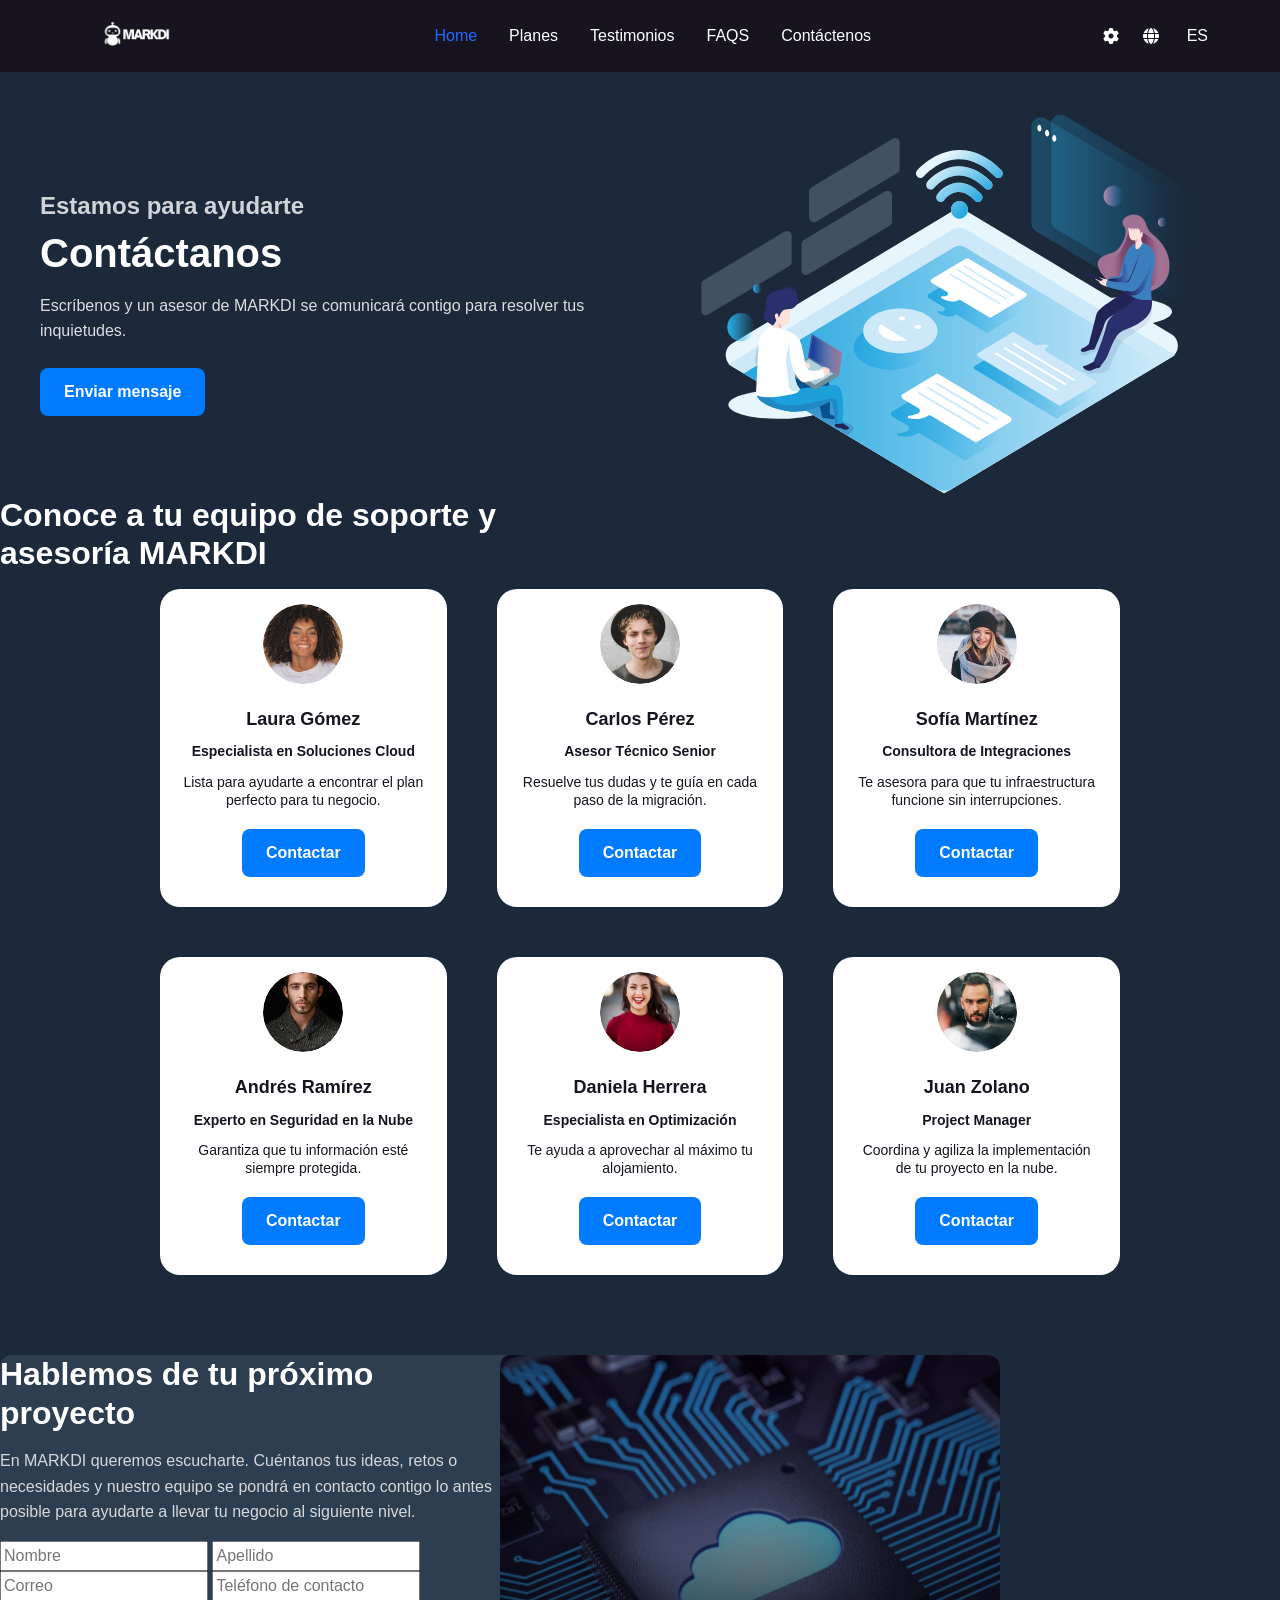
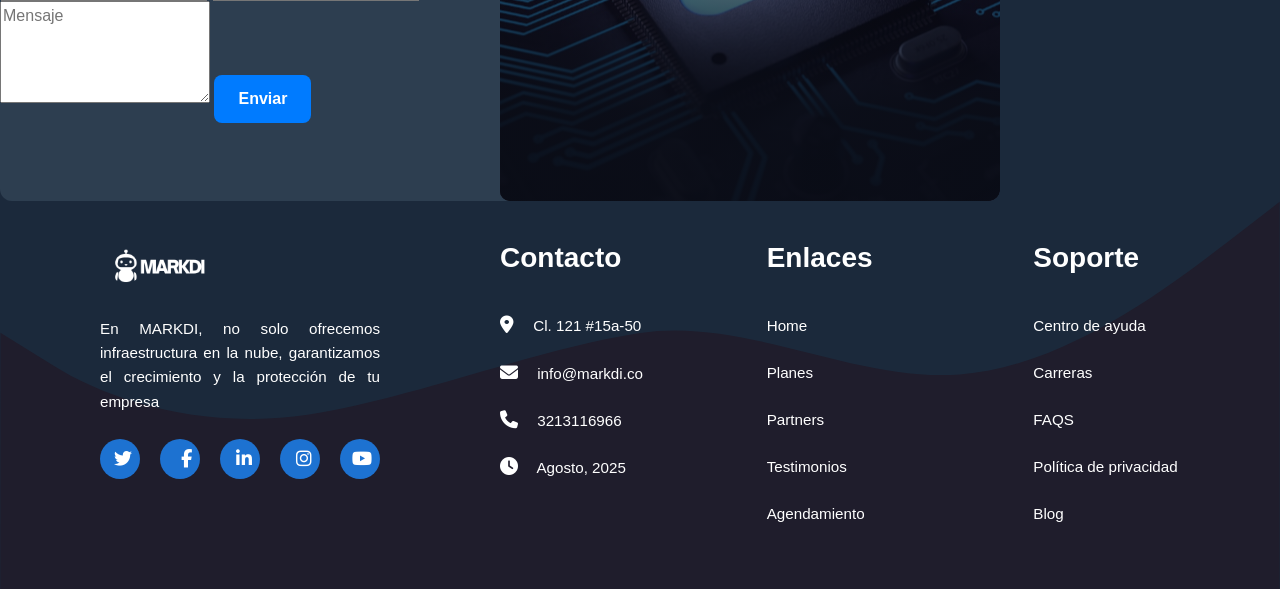
==== commit d8a184bf: "feat(components): migración de botones, cards y otros componentes en proyecto Markdi" ====
--- a/pages/contactenos.html
+++ b/pages/contactenos.html
@@ -87,7 +87,7 @@
           <p class="contactenos-descripcion">
             Lista para ayudarte a encontrar el plan perfecto para tu negocio.
           </p>
-          <button class="contactenos-boton">Contactar</button>
+          <button class="btn btn-primary">Contactar</button>
         </article>
 
         <article class="contactenos-tarjeta">
@@ -101,7 +101,7 @@
           <p class="contactenos-descripcion">
             Resuelve tus dudas y te guía en cada paso de la migración.
           </p>
-          <button class="contactenos-boton">Contactar</button>
+          <button class="btn btn-primary">Contactar</button>
         </article>
 
         <article class="contactenos-tarjeta">
@@ -115,7 +115,7 @@
           <p class="contactenos-descripcion">
             Te asesora para que tu infraestructura funcione sin interrupciones.
           </p>
-          <button class="contactenos-boton">Contactar</button>
+          <button class="btn btn-primary">Contactar</button>
         </article>
 
         <article class="contactenos-tarjeta">
@@ -129,7 +129,7 @@
           <p class="contactenos-descripcion">
             Garantiza que tu información esté siempre protegida.
           </p>
-          <button class="contactenos-boton">Contactar</button>
+          <button class="btn btn-primary">Contactar</button>
         </article>
 
         <article class="contactenos-tarjeta">
@@ -143,7 +143,7 @@
           <p class="contactenos-descripcion">
             Te ayuda a aprovechar al máximo tu alojamiento.
           </p>
-          <button class="contactenos-boton">Contactar</button>
+          <button class="btn btn-primary">Contactar</button>
         </article>
 
         <article class="contactenos-tarjeta">
@@ -157,7 +157,7 @@
           <p class="contactenos-descripcion">
             Coordina y agiliza la implementación de tu proyecto en la nube.
           </p>
-          <button class="contactenos-boton">Contactar</button>
+          <button class="btn btn-primary">Contactar</button>
         </article>
       </div>
     </section>
@@ -201,7 +201,7 @@
               required
             ></textarea>
 
-            <button type="submit" class="formulario-contacto-boton">
+            <button type="submit" class="btn btn-primary">
               Enviar
             </button>
           </form>
--- a/assets/css/style.css
+++ b/assets/css/style.css
@@ -50,6 +50,373 @@
   color: #ffffff;
 }
 
+.btn {
+  font-weight: 600;
+  border-radius: 0.5rem;
+  padding: 0.75rem 1.5rem;
+  transition: all 0.3s ease;
+}
+.btn:hover {
+  transform: translateY(-2px);
+}
+
+.btn-primary {
+  background-color: #007bff;
+  border: none;
+  color: #fff;
+}
+.btn-primary:hover {
+  background-color: #171420;
+}
+
+.btn-outline-primary {
+  background-color: transparent;
+  border: 2px solid #007bff;
+  color: #007bff;
+}
+.btn-outline-primary:hover {
+  background-color: #007bff;
+  color: #fff;
+}
+
+.btn-secondary {
+  background-color: #ffffff;
+  border: none;
+  color: #056cc7;
+}
+.btn-secondary:hover {
+  background-color: rgb(84.3605150215, 91.3905579399, 97.6394849785);
+}
+
+/* -----------------------
+   GRID / BENEFICIOS
+   ----------------------- */
+.grid-beneficios {
+  display: grid;
+  grid-template-columns: repeat(auto-fit, minmax(300px, 1fr));
+  gap: 1.5rem;
+}
+.grid-beneficios .card {
+  background-color: #1B293B;
+  padding: 1.8rem;
+  display: flex;
+  flex-direction: column;
+  gap: 1rem;
+  border: none;
+  border-radius: 8px;
+}
+.grid-beneficios .card i {
+  background-color: #ffffff;
+  color: #1D72D1;
+  font-size: 24px;
+  width: 60px;
+  height: 60px;
+  border-radius: 50%;
+  display: flex;
+  align-items: center;
+  justify-content: center;
+  margin-bottom: 15px;
+}
+.grid-beneficios .card h3 {
+  font-size: 1.1rem;
+  font-weight: 600;
+  color: #ffffff;
+}
+.grid-beneficios .card p {
+  color: #ffffff;
+  font-size: 0.95rem;
+  line-height: 1.5;
+}
+
+.plan-card {
+  max-width: 520px;
+  margin: auto;
+  background: #ffffff;
+  border-radius: 15px;
+  padding: 20px;
+  text-align: center;
+  box-shadow: 0 6px 18px rgba(0, 0, 0, 0.08);
+  transition: transform 0.3s ease-in-out;
+  margin-bottom: 50px;
+}
+.plan-card h3 {
+  margin-bottom: 15px;
+  font-size: 1.2rem;
+  color: #1D72D1;
+}
+.plan-card p {
+  font-size: 0.95rem;
+  color: #171420;
+}
+.plan-card img {
+  width: auto;
+  margin: 15px 0;
+  max-height: 110px;
+}
+.plan-card ul {
+  list-style: none;
+  padding: 0;
+  margin: 15px 0;
+  text-align: left;
+}
+.plan-card li {
+  font-size: 0.9rem;
+  color: #007bff;
+  margin: 5px 0;
+}
+.plan-card .precio {
+  margin: 10px 0;
+}
+.plan-card .precio .descuento {
+  display: block;
+  font-size: 0.8rem;
+  color: #888;
+  text-decoration: line-through;
+}
+.plan-card .precio .valor {
+  font-size: 1.4rem;
+  color: #007bff;
+  font-weight: bold;
+}
+.plan-card .btn {
+  background: #007bff;
+  color: #ffffff;
+  border: none;
+  padding: 8px 15px;
+  border-radius: 5px;
+  cursor: pointer;
+}
+.plan-card:hover {
+  transform: translateY(-6px);
+}
+
+/* -----------------------
+   RECOMENDACION / CARDS BLANCAS
+   ----------------------- */
+.recomendaciones-container {
+  display: grid;
+  grid-template-columns: repeat(2, 1fr);
+  gap: 30px 40px;
+  max-width: 900px;
+  margin: 0 auto;
+  padding: 40px 0;
+}
+
+.recomendacion-card {
+  background: #ffffff;
+  width: 100%;
+  border-radius: 16px;
+  padding: 24px;
+  box-shadow: 0 6px 16px rgba(65, 95, 214, 0.08);
+  display: flex;
+  flex-direction: column;
+  justify-content: space-between;
+}
+.recomendacion-card .recomendacion-icon i {
+  font-size: 28px;
+  color: #171420;
+  margin-bottom: 16px;
+}
+.recomendacion-card .recomendacion-titulo {
+  font-size: 1.1rem;
+  font-weight: 700;
+  margin-bottom: 10px;
+  color: #171420;
+}
+.recomendacion-card .recomendacion-texto {
+  font-size: 0.95rem;
+  color: #171420;
+  margin-bottom: 30px;
+}
+.recomendacion-card .recomendacion-boton {
+  background: #007bff;
+  color: #ffffff;
+  border: none;
+  border-radius: 8px;
+  padding: 10px 10px;
+  font-size: 0.95rem;
+  font-weight: 500;
+  align-self: flex-start;
+}
+
+/* -----------------------
+   TESTIMONIOS
+   ----------------------- */
+.testimonios-slider {
+  background-color: #1B293B;
+  padding: 60px 20px;
+  color: white;
+}
+.testimonios-slider .testimonios-container {
+  max-width: 1200px;
+  margin: 0 auto;
+}
+.testimonios-slider .testimonios-titulo {
+  text-align: center;
+  font-size: 36px;
+  font-weight: bold;
+  margin-bottom: 50px;
+}
+.testimonios-slider .testimonios-card {
+  display: flex;
+  gap: 35px;
+  justify-content: center;
+  flex-wrap: wrap;
+  /* Cada tarjeta */
+}
+.testimonios-slider .testimonios-card-texto {
+  background-color: #171420;
+  padding: 50px;
+  flex: 1 1 calc(33% - 20px);
+  display: flex;
+  flex-direction: column;
+  justify-content: space-between;
+  border-radius: 10px;
+}
+.testimonios-slider .testimonios-card-texto .testimonios-stars i {
+  color: #f3b523;
+  margin-bottom: 30px;
+}
+.testimonios-slider .testimonios-card-texto .testimonios-parrafo {
+  font-size: 15px;
+  line-height: 1.9;
+  color: #FFF;
+  margin-bottom: 20px;
+  text-align: justify;
+}
+.testimonios-slider .testimonios-card-texto .testimonios-autor {
+  display: flex;
+  align-items: center;
+  gap: 20px;
+}
+.testimonios-slider .testimonios-card-texto .testimonios-autor-img {
+  width: 45px;
+  height: 45px;
+  border-radius: 50%;
+}
+.testimonios-slider .testimonios-card-texto .testimonios-autor-nombre {
+  color: #1f6bff;
+  line-height: 2;
+  font-weight: bold;
+  display: block;
+}
+.testimonios-slider .testimonios-card-texto .testimonios-autor-profesion {
+  font-size: 15px;
+  color: #fff;
+}
+.testimonios-slider {
+  /* Controles */
+}
+.testimonios-slider .testimonios-controles {
+  display: flex;
+  justify-content: center;
+  align-items: center;
+  margin-top: 30px;
+  gap: 15px;
+}
+.testimonios-slider .testimonios-controles .btn {
+  background-color: #1f6bff;
+  border: none;
+  border-radius: 50%;
+  width: 40px;
+  height: 40px;
+  display: flex;
+  justify-content: center;
+  align-items: center;
+}
+.testimonios-slider .testimonios-controles .btn i {
+  color: #fff;
+}
+.testimonios-slider .testimonios-controles .testimonios-puntos {
+  display: flex;
+  gap: 8px;
+}
+.testimonios-slider .testimonios-controles .testimonios-puntos span {
+  width: 10px;
+  height: 10px;
+  background-color: gray;
+  border-radius: 50%;
+  display: inline-block;
+}
+.testimonios-slider .testimonios-controles .testimonios-puntos span.activo {
+  background-color: #1f6bff;
+}
+.testimonios-slider {
+  /* Botón Ver más */
+}
+.testimonios-slider .testimonios-boton {
+  margin-top: 30px;
+  text-align: center;
+}
+.testimonios-slider .testimonios-boton .btn-ver-mas {
+  background-color: #1f6bff;
+  color: #fff;
+  padding: 10px 25px;
+  text-decoration: none;
+  border-radius: 6px;
+  font-weight: bold;
+  transition: 0.3s ease;
+}
+.testimonios-slider .testimonios-boton .btn-ver-mas:hover {
+  background-color: #1554c5;
+}
+
+/* -----------------------
+   CONTACTENOS - tarjetas de personas
+   ----------------------- */
+.contactenos-tarjeta {
+  background: #ffffff;
+  border-radius: 20px;
+  text-align: center;
+  padding: 70px 20px 30px;
+  position: relative;
+  overflow: hidden;
+}
+.contactenos-tarjeta .contactenos-foto {
+  margin-top: -55px;
+  width: 80px;
+  height: 80px;
+  object-fit: cover;
+  border-radius: 50%;
+  position: absolute;
+  left: 50%;
+  transform: translateX(-50%);
+}
+.contactenos-tarjeta h3 {
+  margin-top: 50px;
+  margin-bottom: 10px;
+  font-size: 18px;
+  color: #171420;
+}
+.contactenos-tarjeta .contactenos-cargo {
+  font-size: 14px;
+  color: #171420;
+  margin-bottom: 10px;
+  font-weight: bold;
+}
+.contactenos-tarjeta .contactenos-descripcion {
+  font-size: 14px;
+  color: #171420;
+  margin-bottom: 20px;
+  line-height: 1.3;
+}
+
+/* responsive para contactenos-grid y recomendaciones */
+@media (max-width: 576px) {
+  .recomendaciones-container {
+    grid-template-columns: 1fr;
+  }
+  .recomendaciones-container .recomendacion-card {
+    width: 100%;
+  }
+  .contactenos-grid {
+    grid-template-columns: 1fr;
+    gap: 20px;
+  }
+  .tarjeta {
+    margin-top: 40px;
+  }
+}
 /* Footer (copiado del CSS viejo) */
 .footer {
   position: relative;
